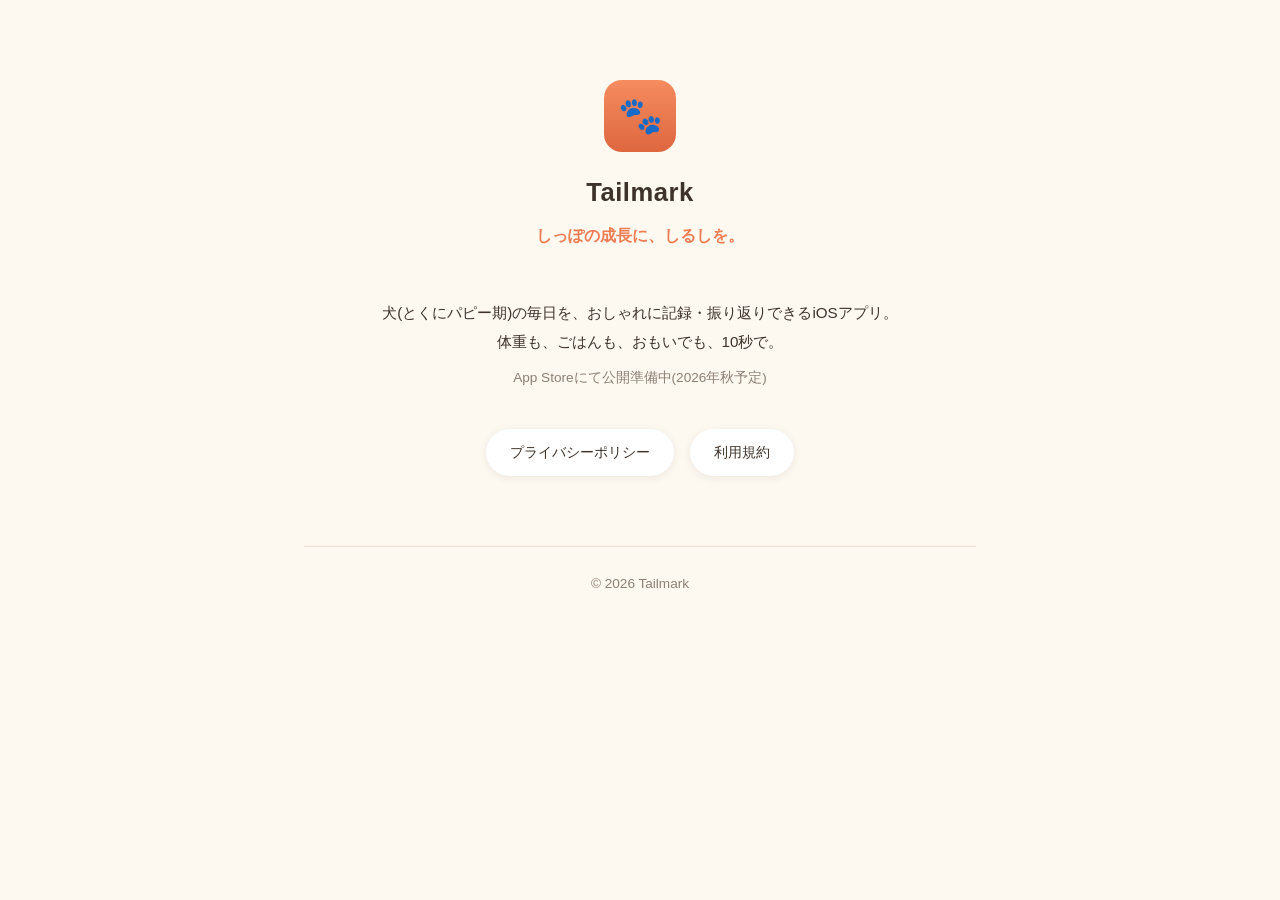
==== index.html @ 9957afef "Tailmark公式サイト初版: ランディング + プラポリ/利用規約プレースホルダ Co-Authored-By: Claude Fable 5 <noreply@anthropic.com>" ====
<!DOCTYPE html>
<html lang="ja">
<head>
  <meta charset="UTF-8">
  <meta name="viewport" content="width=device-width, initial-scale=1.0">
  <title>Tailmark - 犬の成長記録</title>
  <meta name="description" content="しっぽの成長に、しるしを。犬の毎日をおしゃれに記録できるiOSアプリ Tailmark の公式サイト。">
  <link rel="stylesheet" href="/style.css">
</head>
<body>
  <div class="container">
    <header>
      <div class="logo">🐾</div>
      <h1>Tailmark</h1>
      <p class="tagline">しっぽの成長に、しるしを。</p>
    </header>
    <main style="text-align: center;">
      <p>犬(とくにパピー期)の毎日を、おしゃれに記録・振り返りできるiOSアプリ。<br>体重も、ごはんも、おもいでも、10秒で。</p>
      <p class="updated">App Storeにて公開準備中(2026年秋予定)</p>
      <div class="links">
        <a href="/privacy/">プライバシーポリシー</a>
        <a href="/terms/">利用規約</a>
      </div>
    </main>
    <footer>
      © 2026 Tailmark
    </footer>
  </div>
</body>
</html>
---- style.css ----
:root {
  --accent: #ed7d52;
  --accent-soft: #fce6d6;
  --bg: #fdf8f0;
  --card: #ffffff;
  --text: #3d332b;
  --text-secondary: #8c8075;
}
* { margin: 0; padding: 0; box-sizing: border-box; }
body {
  font-family: -apple-system, BlinkMacSystemFont, "Hiragino Sans", "Yu Gothic", sans-serif;
  background: var(--bg);
  color: var(--text);
  line-height: 1.9;
}
.container { max-width: 720px; margin: 0 auto; padding: 48px 24px 96px; }
header { text-align: center; padding: 32px 0 48px; }
.logo {
  width: 72px; height: 72px; border-radius: 18px;
  background: linear-gradient(180deg, #f58c5f, #de6740);
  display: inline-flex; align-items: center; justify-content: center;
  font-size: 36px; margin-bottom: 16px;
}
h1 { font-size: 1.6rem; letter-spacing: 0.02em; }
.tagline { color: var(--accent); font-weight: 600; margin-top: 4px; }
main h2 {
  font-size: 1.15rem; margin: 40px 0 12px;
  padding-left: 12px; border-left: 4px solid var(--accent);
}
main p, main li { color: var(--text); font-size: 0.95rem; }
main ul { padding-left: 1.4em; }
.updated { color: var(--text-secondary); font-size: 0.85rem; margin-top: 8px; }
.placeholder {
  background: var(--accent-soft); border-radius: 12px; padding: 20px 24px;
  color: #9a5a3c; font-size: 0.9rem;
}
footer {
  margin-top: 64px; padding-top: 24px; border-top: 1px solid #eee2d5;
  color: var(--text-secondary); font-size: 0.85rem; text-align: center;
}
footer a { color: var(--accent); text-decoration: none; margin: 0 8px; }
.links { margin-top: 32px; }
.links a {
  display: inline-block; background: var(--card); border-radius: 999px;
  padding: 10px 24px; margin: 6px; color: var(--text); text-decoration: none;
  box-shadow: 0 2px 8px rgba(61, 51, 43, 0.08); font-size: 0.9rem;
}
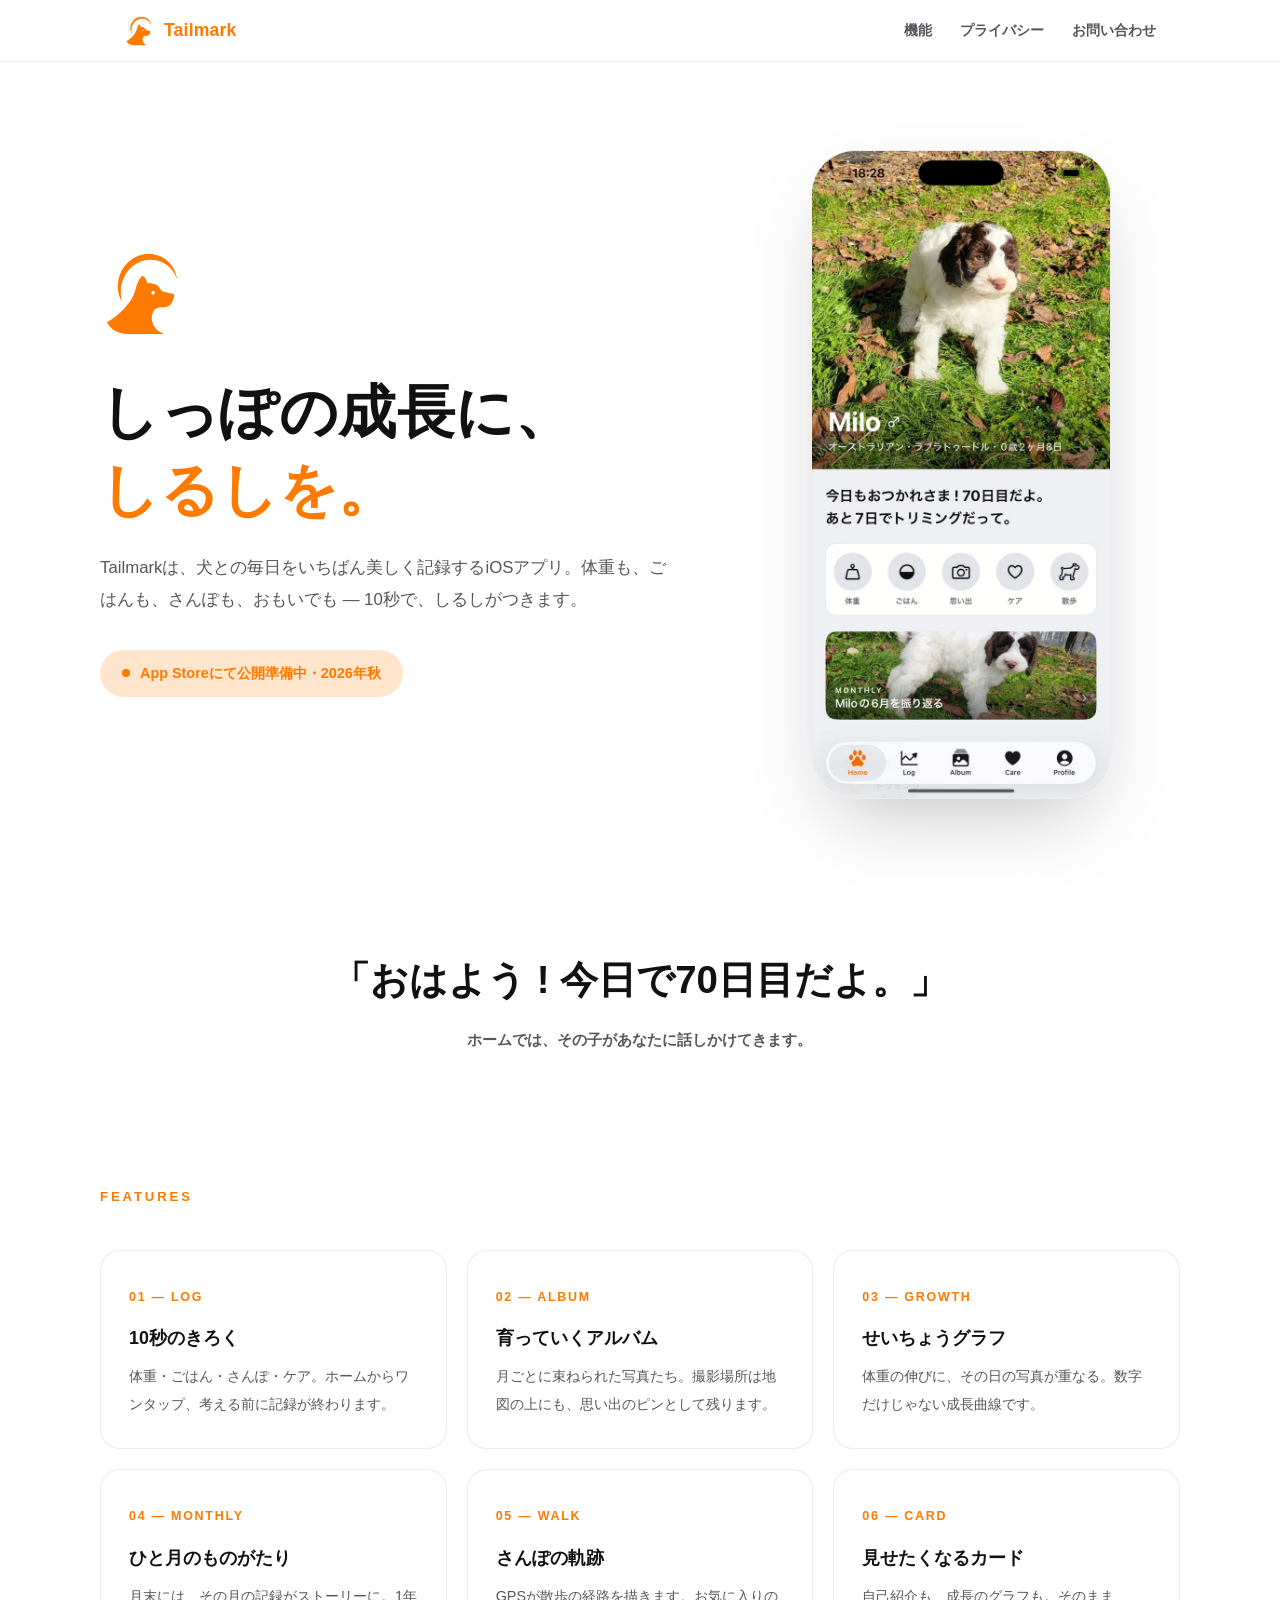
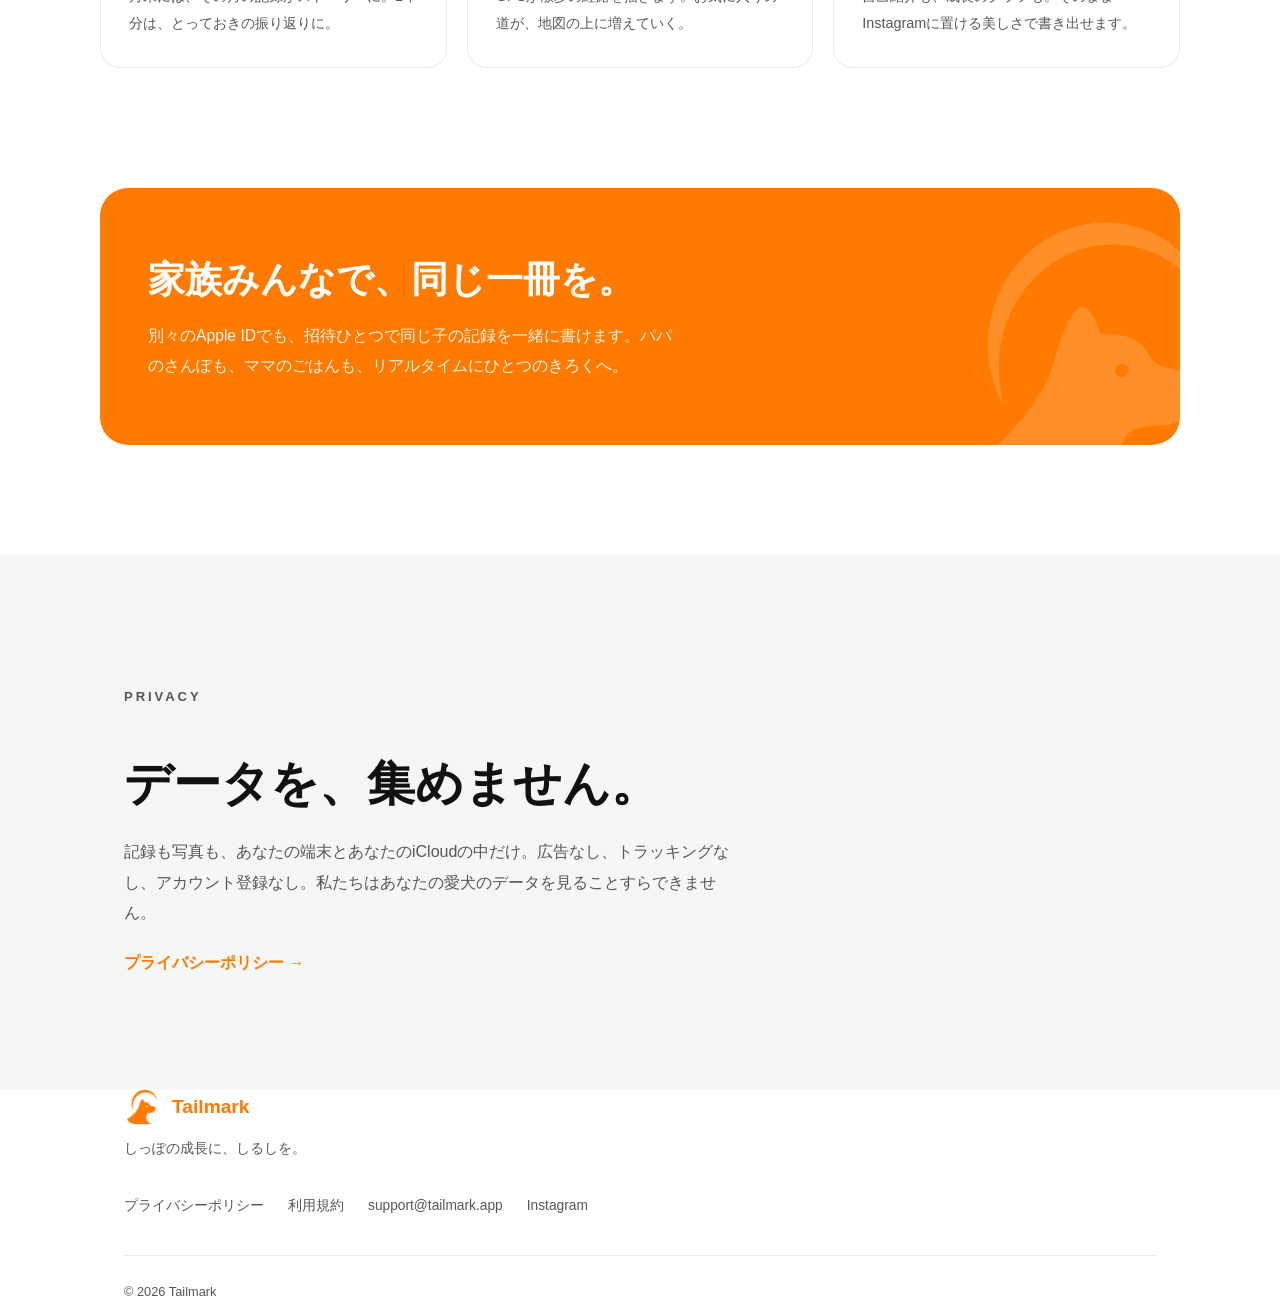
==== commit 9fa3846b: "公式サイト全面刷新: 正式ブランドロゴ・#FF7A00採用 - LP刷新: ヒーロー(ブランドマーク+実機スクショのフォンモック)、犬の一言、   機能6項目、家族共有バンド、プライバシーステートメン" ====
--- a/index.html
+++ b/index.html
@@ -3,28 +3,294 @@
 <head>
   <meta charset="UTF-8">
   <meta name="viewport" content="width=device-width, initial-scale=1.0">
-  <title>Tailmark - 犬の成長記録</title>
-  <meta name="description" content="しっぽの成長に、しるしを。犬の毎日をおしゃれに記録できるiOSアプリ Tailmark の公式サイト。">
-  <link rel="stylesheet" href="/style.css">
+  <title>Tailmark — しっぽの成長に、しるしを。</title>
+  <meta name="description" content="犬との毎日を、いちばん美しく記録するiOSアプリ。体重も、ごはんも、おもいでも、10秒で。データは集めません。">
+  <link rel="icon" type="image/png" sizes="32x32" href="/assets/favicon-32.png">
+  <link rel="icon" type="image/png" sizes="16x16" href="/assets/favicon-16.png">
+  <link rel="apple-touch-icon" href="/assets/apple-touch-icon.png">
+  <meta property="og:title" content="Tailmark — しっぽの成長に、しるしを。">
+  <meta property="og:description" content="犬との毎日を、いちばん美しく記録するiOSアプリ。データは集めません。">
+  <meta property="og:image" content="https://tailmark.app/assets/og-image.png">
+  <meta property="og:url" content="https://tailmark.app">
+  <meta property="og:type" content="website">
+  <meta name="twitter:card" content="summary_large_image">
+  <style>
+    :root {
+      --orange: #FF7A00;
+      --orange-soft: #FFE5CC;
+      --ink: #111111;
+      --ink-2: #55555c;
+      --bg: #ffffff;
+      --bg-2: #f6f6f4;
+      --hairline: rgba(17, 17, 17, 0.08);
+      --card: #ffffff;
+    }
+    @media (prefers-color-scheme: dark) {
+      :root {
+        --orange-soft: #3a2410;
+        --ink: #f4f4f2;
+        --ink-2: #a4a4ac;
+        --bg: #111111;
+        --bg-2: #1a1a1c;
+        --hairline: rgba(255, 255, 255, 0.1);
+        --card: #1d1d20;
+      }
+    }
+    * { margin: 0; padding: 0; box-sizing: border-box; }
+    html { scroll-behavior: smooth; }
+    body {
+      font-family: -apple-system, BlinkMacSystemFont, "Hiragino Sans", "Yu Gothic", sans-serif;
+      background: var(--bg);
+      color: var(--ink);
+      line-height: 1.9;
+      -webkit-font-smoothing: antialiased;
+      overflow-x: hidden;
+    }
+    .wrap { max-width: 1080px; margin: 0 auto; padding: 0 24px; }
+
+    /* ---- nav ---- */
+    nav {
+      position: fixed; top: 0; left: 0; right: 0; z-index: 50;
+      backdrop-filter: blur(16px); -webkit-backdrop-filter: blur(16px);
+      background: color-mix(in srgb, var(--bg) 72%, transparent);
+      border-bottom: 1px solid var(--hairline);
+    }
+    .nav-inner {
+      max-width: 1080px; margin: 0 auto; padding: 14px 24px;
+      display: flex; align-items: center; justify-content: space-between;
+    }
+    .brand { display: flex; align-items: center; gap: 10px; text-decoration: none; }
+    .brand img { width: 30px; height: 30px; }
+    .brand span { font-size: 1.1rem; font-weight: 800; letter-spacing: 0.01em; color: var(--orange); }
+    .nav-links { display: flex; gap: 28px; }
+    .nav-links a {
+      color: var(--ink-2); text-decoration: none; font-size: 0.88rem; font-weight: 600;
+      transition: color 0.2s;
+    }
+    .nav-links a:hover { color: var(--orange); }
+    @media (max-width: 560px) { .nav-links a:not(:last-child) { display: none; } }
+
+    /* ---- hero ---- */
+    .hero { padding: 150px 0 40px; }
+    .hero-grid {
+      display: grid; grid-template-columns: 1.15fr 0.85fr; gap: 48px; align-items: center;
+    }
+    @media (max-width: 820px) { .hero-grid { grid-template-columns: 1fr; } }
+    .hero .mark { width: 84px; height: 84px; margin-bottom: 28px; animation: floaty 5s ease-in-out infinite; }
+    @keyframes floaty { 0%, 100% { transform: translateY(0); } 50% { transform: translateY(-8px); } }
+    @media (prefers-reduced-motion: reduce) { .hero .mark { animation: none; } }
+    h1 {
+      font-size: clamp(2.3rem, 5.4vw, 3.6rem);
+      font-weight: 850; line-height: 1.35; letter-spacing: 0.01em;
+    }
+    h1 .em { color: var(--orange); }
+    .lead { margin-top: 22px; font-size: 1.05rem; color: var(--ink-2); max-width: 34em; }
+    .status {
+      display: inline-flex; align-items: center; gap: 10px; margin-top: 34px;
+      background: var(--orange-soft); color: var(--orange);
+      border-radius: 999px; padding: 10px 22px; font-weight: 700; font-size: 0.9rem;
+    }
+    .status::before {
+      content: ""; width: 8px; height: 8px; border-radius: 50%;
+      background: var(--orange); animation: pulse 2s ease-in-out infinite;
+    }
+    @keyframes pulse { 0%, 100% { opacity: 1; } 50% { opacity: 0.35; } }
+    .phone {
+      justify-self: center;
+      width: min(300px, 74vw);
+      border-radius: 44px;
+      border: 1px solid var(--hairline);
+      box-shadow: 0 32px 80px -24px rgba(17, 17, 17, 0.28);
+      overflow: hidden;
+      transform: rotate(2.2deg);
+    }
+    .phone img { width: 100%; display: block; }
+
+    /* ---- 犬の一言 ---- */
+    .voice { padding: 110px 0 90px; text-align: center; }
+    .voice .bubble {
+      display: inline-block; position: relative;
+      font-size: clamp(1.5rem, 3.6vw, 2.4rem); font-weight: 800; line-height: 1.6;
+    }
+    .voice .bubble small {
+      display: block; margin-top: 18px; font-size: 0.92rem; font-weight: 600; color: var(--ink-2);
+    }
+
+    /* ---- features ---- */
+    .features { padding: 40px 0 60px; }
+    .features-grid {
+      display: grid; grid-template-columns: repeat(3, 1fr); gap: 20px;
+    }
+    @media (max-width: 900px) { .features-grid { grid-template-columns: repeat(2, 1fr); } }
+    @media (max-width: 560px) { .features-grid { grid-template-columns: 1fr; } }
+    .feature {
+      background: var(--card); border: 1px solid var(--hairline); border-radius: 20px;
+      padding: 30px 28px;
+    }
+    .feature .no {
+      font-size: 0.78rem; font-weight: 800; letter-spacing: 0.14em; color: var(--orange);
+    }
+    .feature h3 { font-size: 1.12rem; font-weight: 800; margin: 10px 0 8px; }
+    .feature p { font-size: 0.9rem; color: var(--ink-2); }
+
+    .section-title {
+      font-size: 0.82rem; font-weight: 800; letter-spacing: 0.22em;
+      color: var(--orange); margin-bottom: 40px;
+    }
+
+    /* ---- family ---- */
+    .family { padding: 60px 0 40px; }
+    .family-inner {
+      background: var(--orange); border-radius: 28px; padding: 64px 48px;
+      color: #fff; position: relative; overflow: hidden;
+    }
+    .family-inner::after {
+      content: ""; position: absolute; right: -60px; bottom: -90px;
+      width: 320px; height: 320px;
+      background: url(/assets/brandmark.png) no-repeat center / contain;
+      filter: brightness(0) invert(1); opacity: 0.16;
+    }
+    .family h2 { font-size: clamp(1.6rem, 3.6vw, 2.3rem); font-weight: 850; line-height: 1.5; }
+    .family p { margin-top: 14px; max-width: 34em; opacity: 0.92; font-size: 0.98rem; }
+    @media (max-width: 560px) { .family-inner { padding: 44px 28px; } }
+
+    /* ---- privacy ---- */
+    .privacy { background: var(--bg-2); padding: 110px 0; margin-top: 70px; }
+    .privacy h2 {
+      font-size: clamp(2rem, 4.6vw, 3rem); font-weight: 850; line-height: 1.4;
+    }
+    .privacy p { margin-top: 20px; color: var(--ink-2); max-width: 38em; }
+    .privacy a { color: var(--orange); font-weight: 700; text-decoration: none; }
+    .privacy a:hover { text-decoration: underline; }
+
+    /* ---- footer ---- */
+    footer { padding: 90px 0 60px; }
+    .foot-brand { display: flex; align-items: center; gap: 12px; }
+    .foot-brand img { width: 36px; height: 36px; }
+    .foot-brand span { font-weight: 800; font-size: 1.2rem; color: var(--orange); }
+    .foot-tag { margin-top: 10px; color: var(--ink-2); font-size: 0.9rem; }
+    .foot-links { margin-top: 30px; display: flex; flex-wrap: wrap; gap: 24px; }
+    .foot-links a { color: var(--ink-2); font-size: 0.86rem; text-decoration: none; }
+    .foot-links a:hover { color: var(--orange); }
+    .copyright { margin-top: 36px; padding-top: 24px; border-top: 1px solid var(--hairline);
+      color: var(--ink-2); font-size: 0.8rem; }
+
+    /* ---- scroll reveal ---- */
+    .reveal { opacity: 0; transform: translateY(22px); transition: opacity 0.7s ease, transform 0.7s ease; }
+    .reveal.in { opacity: 1; transform: none; }
+    @media (prefers-reduced-motion: reduce) { .reveal { opacity: 1; transform: none; transition: none; } }
+  </style>
 </head>
 <body>
-  <div class="container">
-    <header>
-      <div class="logo">🐾</div>
-      <h1>Tailmark</h1>
-      <p class="tagline">しっぽの成長に、しるしを。</p>
-    </header>
-    <main style="text-align: center;">
-      <p>犬(とくにパピー期)の毎日を、おしゃれに記録・振り返りできるiOSアプリ。<br>体重も、ごはんも、おもいでも、10秒で。</p>
-      <p class="updated">App Storeにて公開準備中(2026年秋予定)</p>
-      <div class="links">
-        <a href="/privacy/">プライバシーポリシー</a>
-        <a href="/terms/">利用規約</a>
-      </div>
-    </main>
-    <footer>
-      © 2026 Tailmark
-    </footer>
-  </div>
+  <nav>
+    <div class="nav-inner">
+      <a class="brand" href="/">
+        <img src="/assets/brandmark.png" alt="">
+        <span>Tailmark</span>
+      </a>
+      <div class="nav-links">
+        <a href="#features">機能</a>
+        <a href="#privacy">プライバシー</a>
+        <a href="mailto:support@tailmark.app">お問い合わせ</a>
+      </div>
+    </div>
+  </nav>
+
+  <header class="hero wrap">
+    <div class="hero-grid">
+      <div>
+        <img class="mark" src="/assets/brandmark.png" alt="Tailmark">
+        <h1>しっぽの成長に、<br><span class="em">しるしを。</span></h1>
+        <p class="lead">Tailmarkは、犬との毎日をいちばん美しく記録するiOSアプリ。体重も、ごはんも、さんぽも、おもいでも — 10秒で、しるしがつきます。</p>
+        <div class="status">App Storeにて公開準備中・2026年秋</div>
+      </div>
+      <div class="phone reveal">
+        <img src="/assets/app-home.jpg" alt="Tailmarkのホーム画面">
+      </div>
+    </div>
+  </header>
+
+  <section class="voice wrap reveal">
+    <div class="bubble">
+      「おはよう ! 今日で70日目だよ。」
+      <small>ホームでは、その子があなたに話しかけてきます。</small>
+    </div>
+  </section>
+
+  <section id="features" class="features wrap">
+    <p class="section-title reveal">FEATURES</p>
+    <div class="features-grid">
+      <div class="feature reveal">
+        <span class="no">01 — LOG</span>
+        <h3>10秒のきろく</h3>
+        <p>体重・ごはん・さんぽ・ケア。ホームからワンタップ、考える前に記録が終わります。</p>
+      </div>
+      <div class="feature reveal">
+        <span class="no">02 — ALBUM</span>
+        <h3>育っていくアルバム</h3>
+        <p>月ごとに束ねられた写真たち。撮影場所は地図の上にも、思い出のピンとして残ります。</p>
+      </div>
+      <div class="feature reveal">
+        <span class="no">03 — GROWTH</span>
+        <h3>せいちょうグラフ</h3>
+        <p>体重の伸びに、その日の写真が重なる。数字だけじゃない成長曲線です。</p>
+      </div>
+      <div class="feature reveal">
+        <span class="no">04 — MONTHLY</span>
+        <h3>ひと月のものがたり</h3>
+        <p>月末には、その月の記録がストーリーに。1年分は、とっておきの振り返りに。</p>
+      </div>
+      <div class="feature reveal">
+        <span class="no">05 — WALK</span>
+        <h3>さんぽの軌跡</h3>
+        <p>GPSが散歩の経路を描きます。お気に入りの道が、地図の上に増えていく。</p>
+      </div>
+      <div class="feature reveal">
+        <span class="no">06 — CARD</span>
+        <h3>見せたくなるカード</h3>
+        <p>自己紹介も、成長のグラフも。そのままInstagramに置ける美しさで書き出せます。</p>
+      </div>
+    </div>
+  </section>
+
+  <section class="family wrap reveal">
+    <div class="family-inner">
+      <h2>家族みんなで、同じ一冊を。</h2>
+      <p>別々のApple IDでも、招待ひとつで同じ子の記録を一緒に書けます。パパのさんぽも、ママのごはんも、リアルタイムにひとつのきろくへ。</p>
+    </div>
+  </section>
+
+  <section id="privacy" class="privacy">
+    <div class="wrap reveal">
+      <p class="section-title">PRIVACY</p>
+      <h2>データを、集めません。</h2>
+      <p>記録も写真も、あなたの端末とあなたのiCloudの中だけ。広告なし、トラッキングなし、アカウント登録なし。私たちはあなたの愛犬のデータを見ることすらできません。</p>
+      <p><a href="/privacy/">プライバシーポリシー →</a></p>
+    </div>
+  </section>
+
+  <footer class="wrap">
+    <div class="foot-brand">
+      <img src="/assets/brandmark.png" alt="">
+      <span>Tailmark</span>
+    </div>
+    <p class="foot-tag">しっぽの成長に、しるしを。</p>
+    <div class="foot-links">
+      <a href="/privacy/">プライバシーポリシー</a>
+      <a href="/terms/">利用規約</a>
+      <a href="mailto:support@tailmark.app">support@tailmark.app</a>
+      <a href="https://www.instagram.com/tailmark_jp/" target="_blank" rel="noopener">Instagram</a>
+    </div>
+    <p class="copyright">© 2026 Tailmark</p>
+  </footer>
+
+  <script>
+    const io = new IntersectionObserver((entries) => {
+      for (const e of entries) {
+        if (e.isIntersecting) { e.target.classList.add("in"); io.unobserve(e.target); }
+      }
+    }, { threshold: 0.15 });
+    document.querySelectorAll(".reveal").forEach((el) => io.observe(el));
+  </script>
 </body>
 </html>
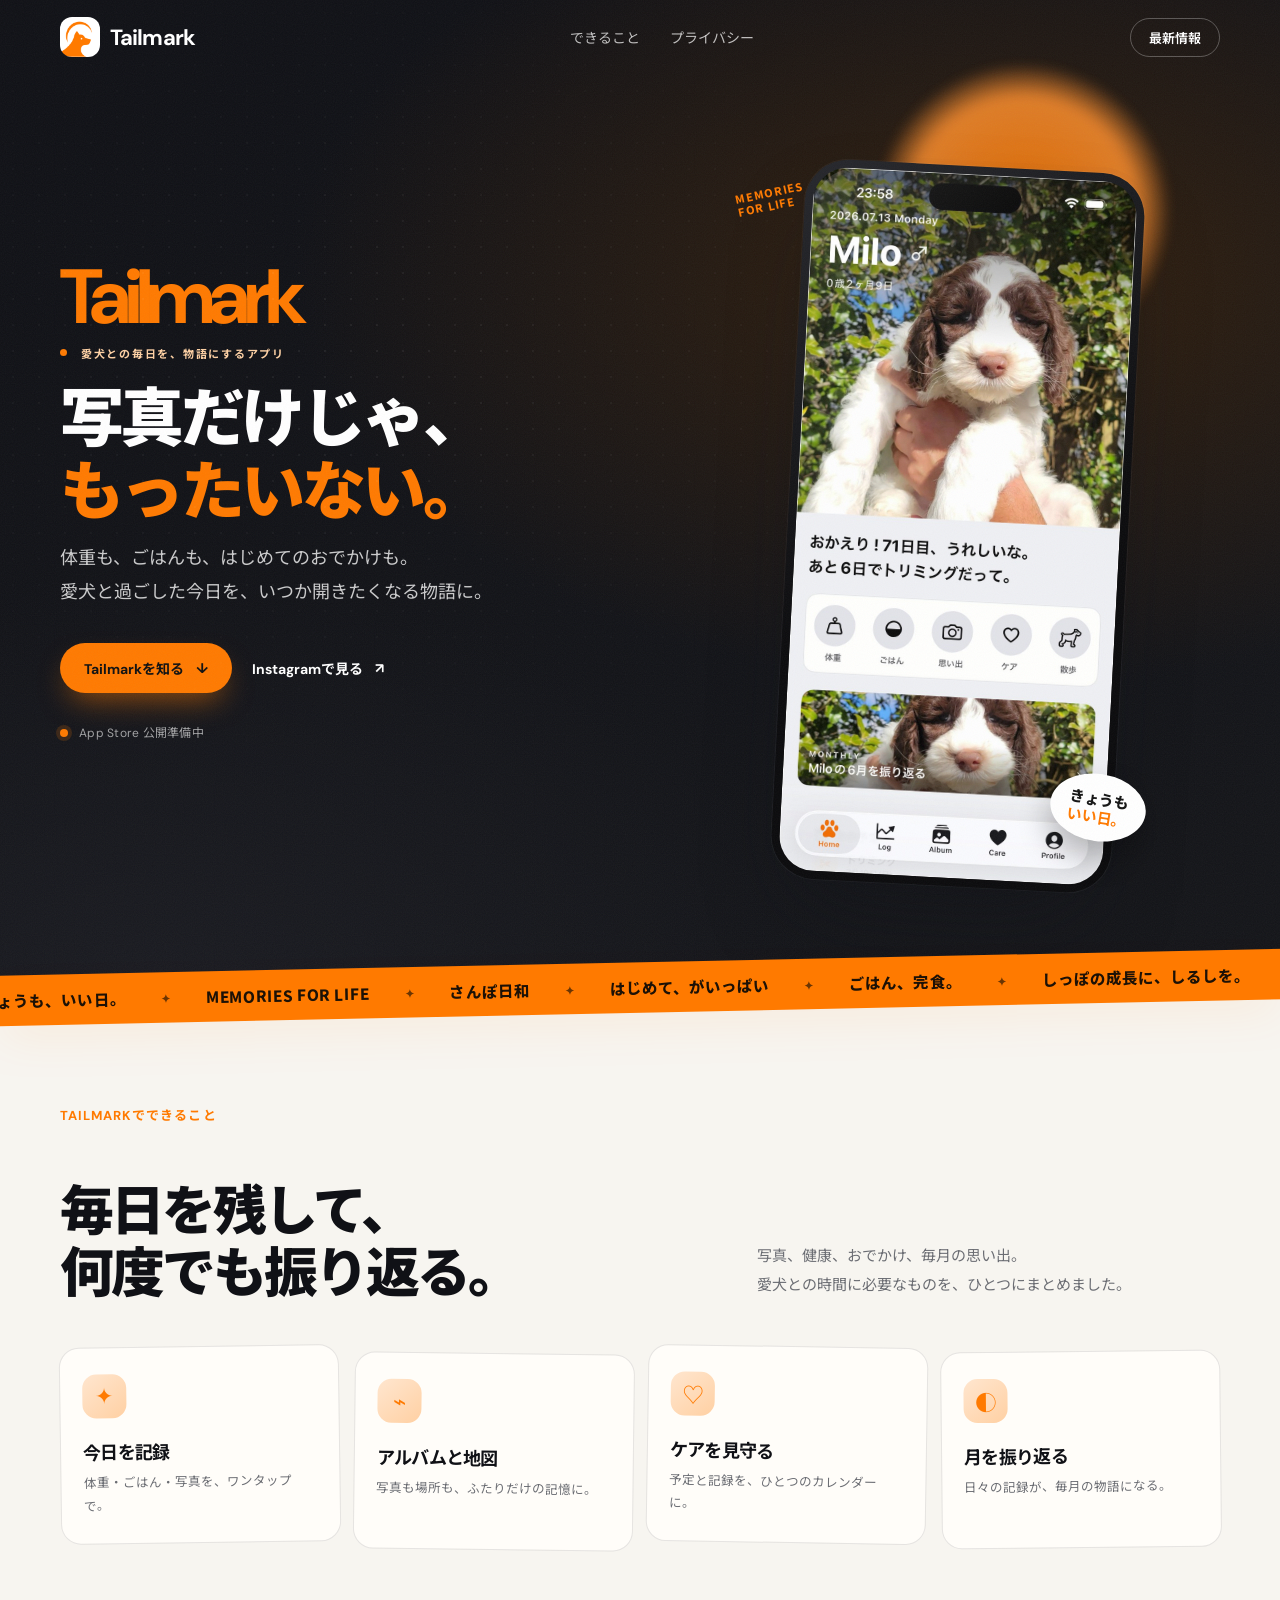
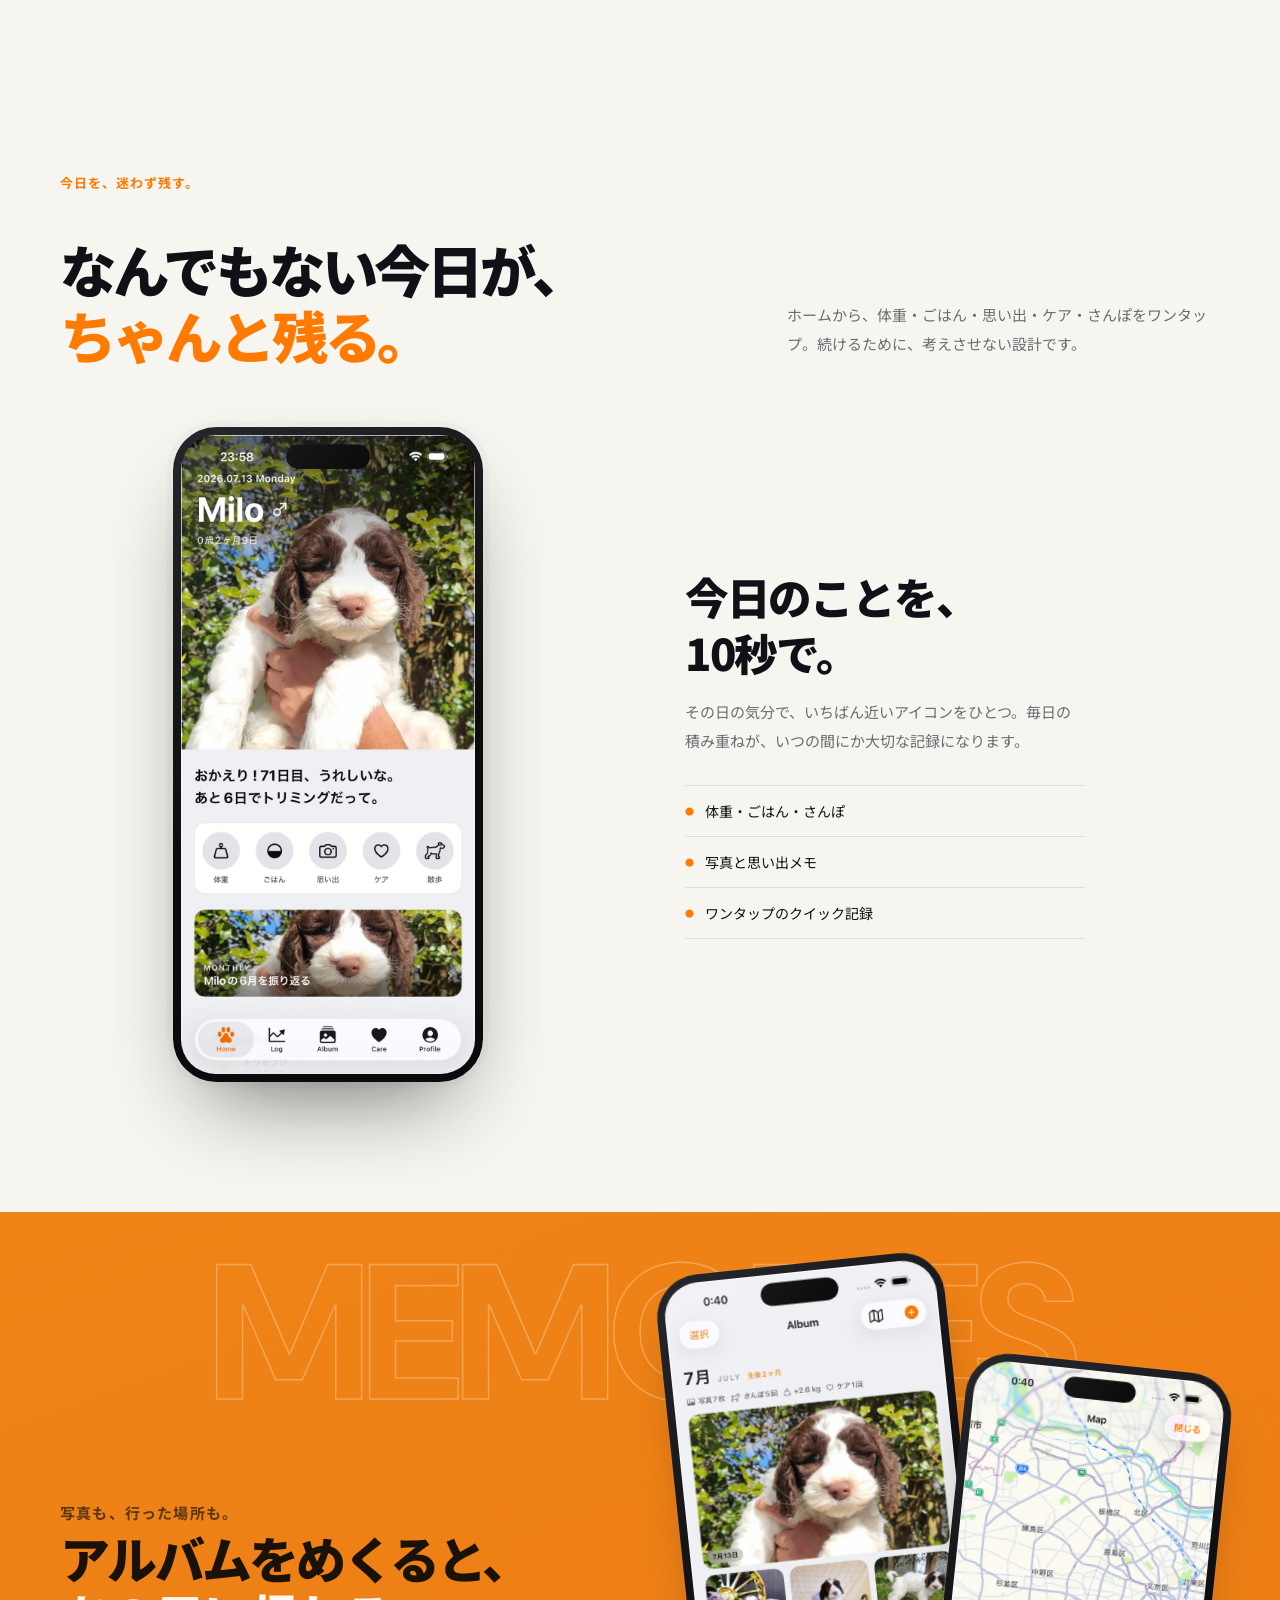
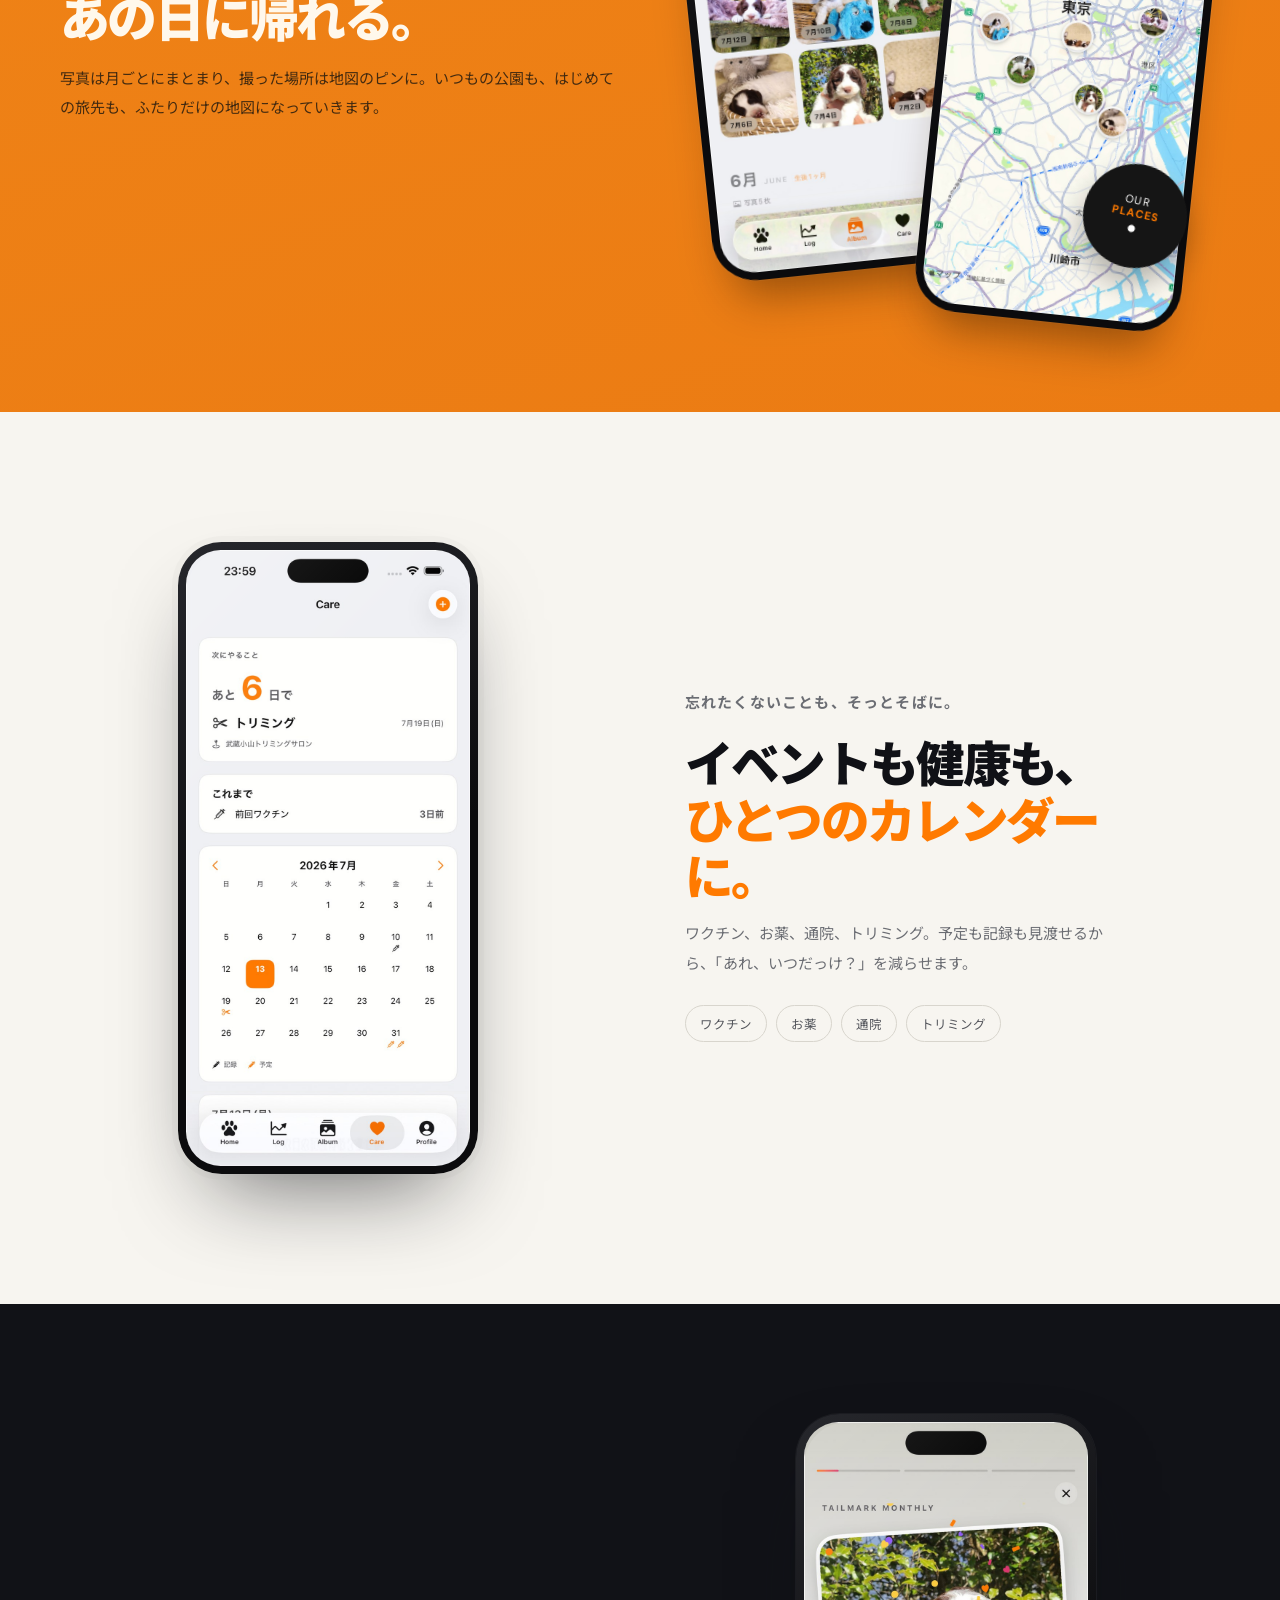
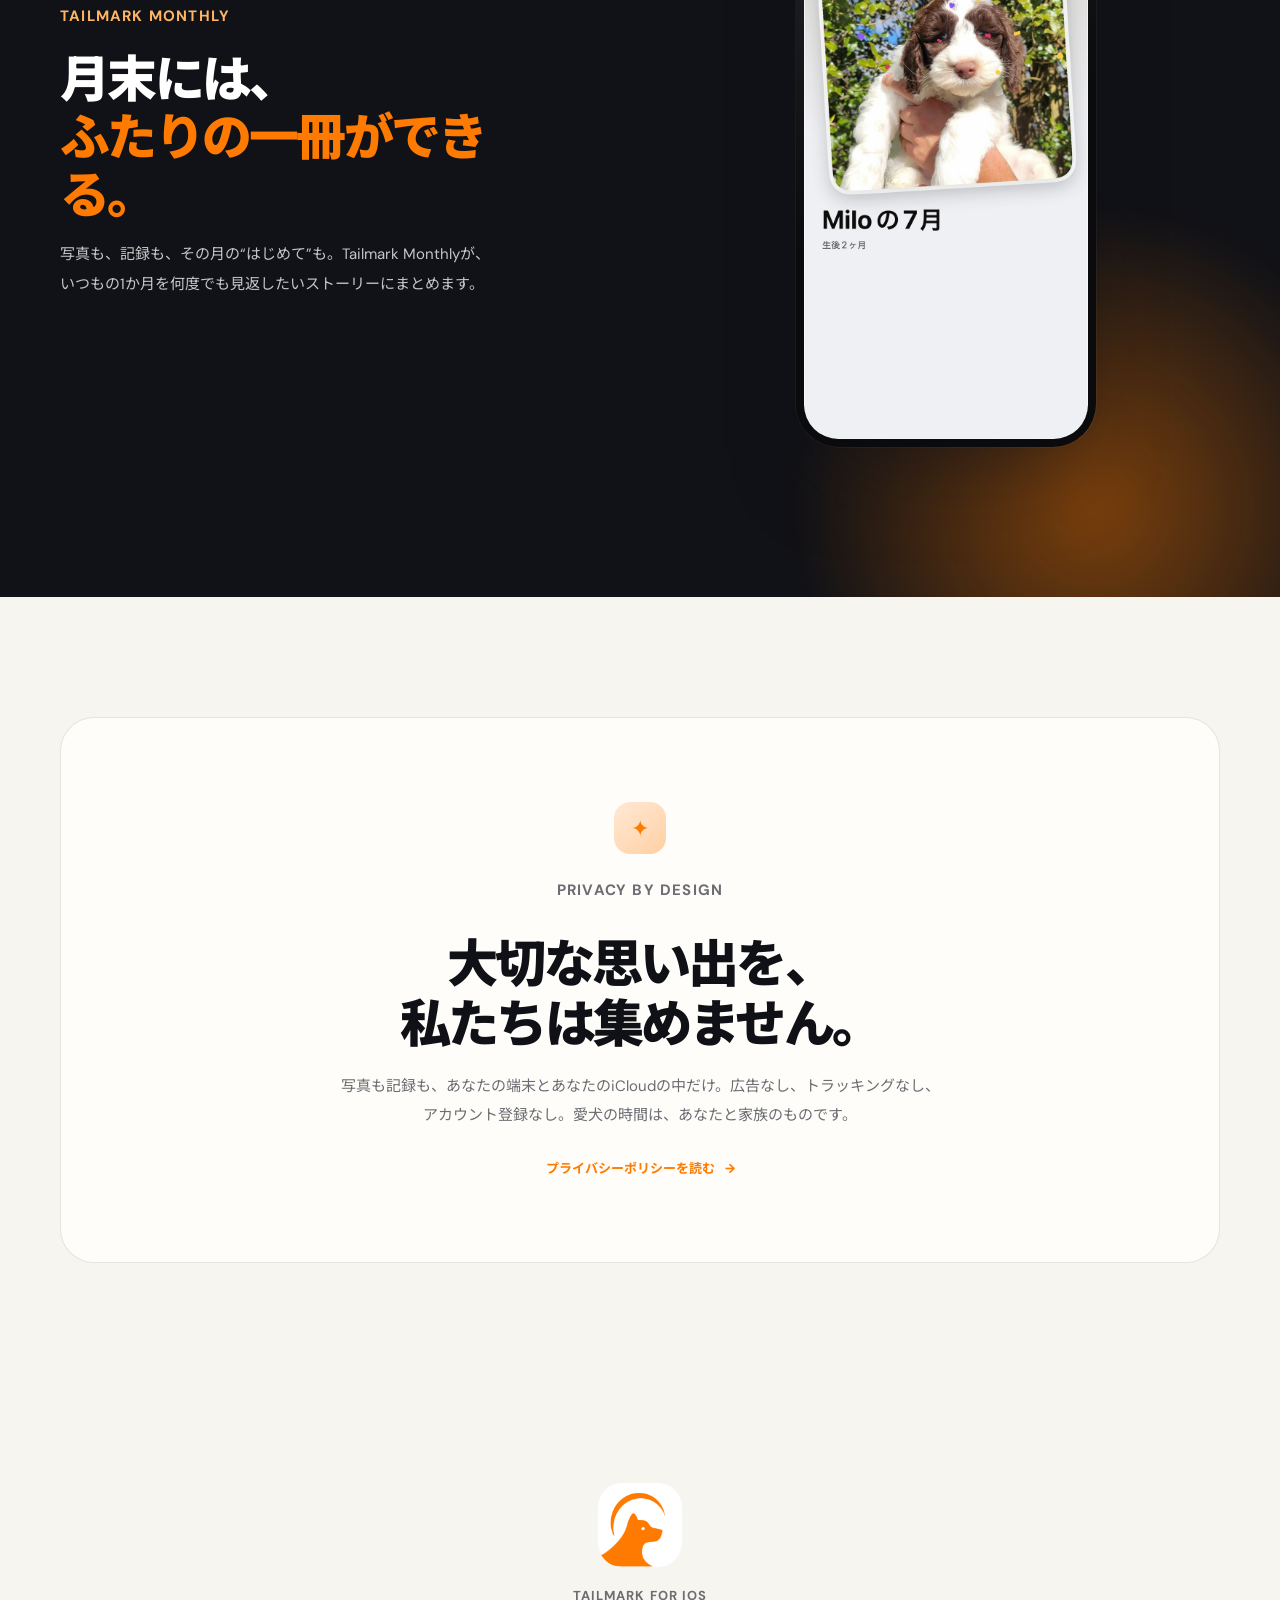
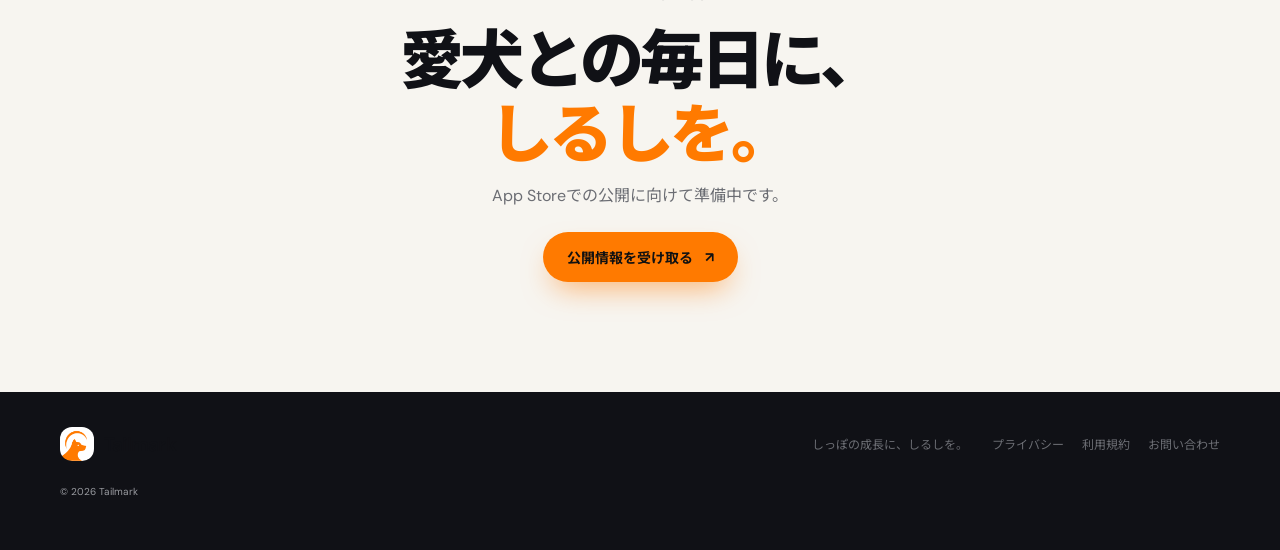
==== commit 8dffc903: "トップページ刷新: フルブリードのモダンデザインへ - ヒーローを全幅化し左右の縦の切れ目を解消 - App Store画面を実UIだけ切り出したデバイスモックアップに刷新 - マーキー帯・巨大アウト" ====
--- a/index.html
+++ b/index.html
@@ -1,296 +1,174 @@
-<!DOCTYPE html>
+<!doctype html>
 <html lang="ja">
-<head>
-  <meta charset="UTF-8">
-  <meta name="viewport" content="width=device-width, initial-scale=1.0">
-  <title>Tailmark — しっぽの成長に、しるしを。</title>
-  <meta name="description" content="犬との毎日を、いちばん美しく記録するiOSアプリ。体重も、ごはんも、おもいでも、10秒で。データは集めません。">
-  <link rel="icon" type="image/png" sizes="32x32" href="/assets/favicon-32.png">
-  <link rel="icon" type="image/png" sizes="16x16" href="/assets/favicon-16.png">
-  <link rel="apple-touch-icon" href="/assets/apple-touch-icon.png">
-  <meta property="og:title" content="Tailmark — しっぽの成長に、しるしを。">
-  <meta property="og:description" content="犬との毎日を、いちばん美しく記録するiOSアプリ。データは集めません。">
-  <meta property="og:image" content="https://tailmark.app/assets/og-image.png">
-  <meta property="og:url" content="https://tailmark.app">
-  <meta property="og:type" content="website">
-  <meta name="twitter:card" content="summary_large_image">
-  <style>
-    :root {
-      --orange: #FF7A00;
-      --orange-soft: #FFE5CC;
-      --ink: #111111;
-      --ink-2: #55555c;
-      --bg: #ffffff;
-      --bg-2: #f6f6f4;
-      --hairline: rgba(17, 17, 17, 0.08);
-      --card: #ffffff;
-    }
-    @media (prefers-color-scheme: dark) {
-      :root {
-        --orange-soft: #3a2410;
-        --ink: #f4f4f2;
-        --ink-2: #a4a4ac;
-        --bg: #111111;
-        --bg-2: #1a1a1c;
-        --hairline: rgba(255, 255, 255, 0.1);
-        --card: #1d1d20;
-      }
-    }
-    * { margin: 0; padding: 0; box-sizing: border-box; }
-    html { scroll-behavior: smooth; }
-    body {
-      font-family: -apple-system, BlinkMacSystemFont, "Hiragino Sans", "Yu Gothic", sans-serif;
-      background: var(--bg);
-      color: var(--ink);
-      line-height: 1.9;
-      -webkit-font-smoothing: antialiased;
-      overflow-x: hidden;
-    }
-    .wrap { max-width: 1080px; margin: 0 auto; padding: 0 24px; }
-
-    /* ---- nav ---- */
-    nav {
-      position: fixed; top: 0; left: 0; right: 0; z-index: 50;
-      backdrop-filter: blur(16px); -webkit-backdrop-filter: blur(16px);
-      background: color-mix(in srgb, var(--bg) 72%, transparent);
-      border-bottom: 1px solid var(--hairline);
-    }
-    .nav-inner {
-      max-width: 1080px; margin: 0 auto; padding: 14px 24px;
-      display: flex; align-items: center; justify-content: space-between;
-    }
-    .brand { display: flex; align-items: center; gap: 10px; text-decoration: none; }
-    .brand img { width: 30px; height: 30px; }
-    .brand span { font-size: 1.1rem; font-weight: 800; letter-spacing: 0.01em; color: var(--orange); }
-    .nav-links { display: flex; gap: 28px; }
-    .nav-links a {
-      color: var(--ink-2); text-decoration: none; font-size: 0.88rem; font-weight: 600;
-      transition: color 0.2s;
-    }
-    .nav-links a:hover { color: var(--orange); }
-    @media (max-width: 560px) { .nav-links a:not(:last-child) { display: none; } }
-
-    /* ---- hero ---- */
-    .hero { padding: 150px 0 40px; }
-    .hero-grid {
-      display: grid; grid-template-columns: 1.15fr 0.85fr; gap: 48px; align-items: center;
-    }
-    @media (max-width: 820px) { .hero-grid { grid-template-columns: 1fr; } }
-    .hero .mark { width: 84px; height: 84px; margin-bottom: 28px; animation: floaty 5s ease-in-out infinite; }
-    @keyframes floaty { 0%, 100% { transform: translateY(0); } 50% { transform: translateY(-8px); } }
-    @media (prefers-reduced-motion: reduce) { .hero .mark { animation: none; } }
-    h1 {
-      font-size: clamp(2.3rem, 5.4vw, 3.6rem);
-      font-weight: 850; line-height: 1.35; letter-spacing: 0.01em;
-    }
-    h1 .em { color: var(--orange); }
-    .lead { margin-top: 22px; font-size: 1.05rem; color: var(--ink-2); max-width: 34em; }
-    .status {
-      display: inline-flex; align-items: center; gap: 10px; margin-top: 34px;
-      background: var(--orange-soft); color: var(--orange);
-      border-radius: 999px; padding: 10px 22px; font-weight: 700; font-size: 0.9rem;
-    }
-    .status::before {
-      content: ""; width: 8px; height: 8px; border-radius: 50%;
-      background: var(--orange); animation: pulse 2s ease-in-out infinite;
-    }
-    @keyframes pulse { 0%, 100% { opacity: 1; } 50% { opacity: 0.35; } }
-    .phone {
-      justify-self: center;
-      width: min(300px, 74vw);
-      border-radius: 44px;
-      border: 1px solid var(--hairline);
-      box-shadow: 0 32px 80px -24px rgba(17, 17, 17, 0.28);
-      overflow: hidden;
-      transform: rotate(2.2deg);
-    }
-    .phone img { width: 100%; display: block; }
-
-    /* ---- 犬の一言 ---- */
-    .voice { padding: 110px 0 90px; text-align: center; }
-    .voice .bubble {
-      display: inline-block; position: relative;
-      font-size: clamp(1.5rem, 3.6vw, 2.4rem); font-weight: 800; line-height: 1.6;
-    }
-    .voice .bubble small {
-      display: block; margin-top: 18px; font-size: 0.92rem; font-weight: 600; color: var(--ink-2);
-    }
-
-    /* ---- features ---- */
-    .features { padding: 40px 0 60px; }
-    .features-grid {
-      display: grid; grid-template-columns: repeat(3, 1fr); gap: 20px;
-    }
-    @media (max-width: 900px) { .features-grid { grid-template-columns: repeat(2, 1fr); } }
-    @media (max-width: 560px) { .features-grid { grid-template-columns: 1fr; } }
-    .feature {
-      background: var(--card); border: 1px solid var(--hairline); border-radius: 20px;
-      padding: 30px 28px;
-    }
-    .feature .no {
-      font-size: 0.78rem; font-weight: 800; letter-spacing: 0.14em; color: var(--orange);
-    }
-    .feature h3 { font-size: 1.12rem; font-weight: 800; margin: 10px 0 8px; }
-    .feature p { font-size: 0.9rem; color: var(--ink-2); }
-
-    .section-title {
-      font-size: 0.82rem; font-weight: 800; letter-spacing: 0.22em;
-      color: var(--orange); margin-bottom: 40px;
-    }
-
-    /* ---- family ---- */
-    .family { padding: 60px 0 40px; }
-    .family-inner {
-      background: var(--orange); border-radius: 28px; padding: 64px 48px;
-      color: #fff; position: relative; overflow: hidden;
-    }
-    .family-inner::after {
-      content: ""; position: absolute; right: -60px; bottom: -90px;
-      width: 320px; height: 320px;
-      background: url(/assets/brandmark.png) no-repeat center / contain;
-      filter: brightness(0) invert(1); opacity: 0.16;
-    }
-    .family h2 { font-size: clamp(1.6rem, 3.6vw, 2.3rem); font-weight: 850; line-height: 1.5; }
-    .family p { margin-top: 14px; max-width: 34em; opacity: 0.92; font-size: 0.98rem; }
-    @media (max-width: 560px) { .family-inner { padding: 44px 28px; } }
-
-    /* ---- privacy ---- */
-    .privacy { background: var(--bg-2); padding: 110px 0; margin-top: 70px; }
-    .privacy h2 {
-      font-size: clamp(2rem, 4.6vw, 3rem); font-weight: 850; line-height: 1.4;
-    }
-    .privacy p { margin-top: 20px; color: var(--ink-2); max-width: 38em; }
-    .privacy a { color: var(--orange); font-weight: 700; text-decoration: none; }
-    .privacy a:hover { text-decoration: underline; }
-
-    /* ---- footer ---- */
-    footer { padding: 90px 0 60px; }
-    .foot-brand { display: flex; align-items: center; gap: 12px; }
-    .foot-brand img { width: 36px; height: 36px; }
-    .foot-brand span { font-weight: 800; font-size: 1.2rem; color: var(--orange); }
-    .foot-tag { margin-top: 10px; color: var(--ink-2); font-size: 0.9rem; }
-    .foot-links { margin-top: 30px; display: flex; flex-wrap: wrap; gap: 24px; }
-    .foot-links a { color: var(--ink-2); font-size: 0.86rem; text-decoration: none; }
-    .foot-links a:hover { color: var(--orange); }
-    .copyright { margin-top: 36px; padding-top: 24px; border-top: 1px solid var(--hairline);
-      color: var(--ink-2); font-size: 0.8rem; }
-
-    /* ---- scroll reveal ---- */
-    .reveal { opacity: 0; transform: translateY(22px); transition: opacity 0.7s ease, transform 0.7s ease; }
-    .reveal.in { opacity: 1; transform: none; }
-    @media (prefers-reduced-motion: reduce) { .reveal { opacity: 1; transform: none; transition: none; } }
-  </style>
-</head>
-<body>
-  <nav>
-    <div class="nav-inner">
-      <a class="brand" href="/">
-        <img src="/assets/brandmark.png" alt="">
+  <head>
+    <meta charset="UTF-8" />
+    <meta name="viewport" content="width=device-width, initial-scale=1.0" />
+    <meta name="description" content="Tailmarkは、愛犬との毎日を写真・記録・思い出として残すiOSアプリです。" />
+    <meta name="theme-color" content="#101116" />
+    <title>Tailmark — 愛犬との毎日を、物語に。</title>
+    <link rel="icon" type="image/png" sizes="32x32" href="/assets/favicon-32.png" />
+    <link rel="icon" type="image/png" sizes="16x16" href="/assets/favicon-16.png" />
+    <link rel="apple-touch-icon" href="/assets/apple-touch-icon.png" />
+    <meta property="og:title" content="Tailmark — 愛犬との毎日を、物語に。" />
+    <meta property="og:description" content="愛犬との毎日を写真・記録・思い出として残すiOSアプリ。データは集めません。" />
+    <meta property="og:image" content="https://tailmark.app/assets/og-image.png" />
+    <meta property="og:url" content="https://tailmark.app" />
+    <meta property="og:type" content="website" />
+    <meta name="twitter:card" content="summary_large_image" />
+    <link rel="preconnect" href="https://fonts.googleapis.com" />
+    <link rel="preconnect" href="https://fonts.gstatic.com" crossorigin />
+    <link href="https://fonts.googleapis.com/css2?family=DM+Sans:wght@400;500;600;700&family=Noto+Sans+JP:wght@400;500;600;700;800;900&display=swap" rel="stylesheet" />
+    <link rel="stylesheet" href="styles.css" />
+  </head>
+  <body>
+    <div class="scroll-progress" aria-hidden="true"><span></span></div>
+    <header class="site-header">
+      <a class="brand" href="#top" aria-label="Tailmark トップへ">
+        <img src="assets/app-icon.png" alt="" width="44" height="44" />
         <span>Tailmark</span>
       </a>
-      <div class="nav-links">
-        <a href="#features">機能</a>
+      <nav aria-label="メインナビゲーション">
+        <a href="#story">できること</a>
         <a href="#privacy">プライバシー</a>
-        <a href="mailto:support@tailmark.app">お問い合わせ</a>
+      </nav>
+      <a class="nav-cta" href="https://www.instagram.com/tailmark_jp/" target="_blank" rel="noreferrer">最新情報</a>
+    </header>
+
+    <main id="top">
+      <section class="hero" aria-labelledby="hero-title">
+        <div class="section-shell hero-inner">
+        <div class="hero-copy reveal">
+          <p class="hero-wordmark" aria-label="Tailmark">Tailmark</p>
+          <p class="eyebrow"><span></span> 愛犬との毎日を、物語にするアプリ</p>
+          <h1 id="hero-title">写真だけじゃ、<br /><em>もったいない。</em></h1>
+          <p class="hero-lead">体重も、ごはんも、はじめてのおでかけも。<br />愛犬と過ごした今日を、いつか開きたくなる物語に。</p>
+          <div class="hero-actions">
+            <a class="button button-primary" href="#story">Tailmarkを知る <span>↓</span></a>
+            <a class="button button-text" href="https://www.instagram.com/tailmark_jp/" target="_blank" rel="noreferrer">Instagramで見る <span>↗</span></a>
+          </div>
+          <p class="availability"><i></i> App Store 公開準備中</p>
+        </div>
+        <div class="hero-visual reveal" data-parallax="0.05" aria-label="Tailmarkのホーム画面">
+          <div class="sun"></div>
+          <div class="hero-sticker sticker-one">きょうも<br /><b>いい日。</b></div>
+          <div class="hero-sticker sticker-two">MEMORIES<br />FOR LIFE</div>
+          <div class="device hero-device"><img src="assets/shots/home.jpg" alt="愛犬の写真と今日の記録を表示したTailmarkホーム画面" /></div>
+        </div>
+        </div>
+      </section>
+
+      <div class="marquee" aria-hidden="true">
+        <div class="marquee-track">
+          <div class="marquee-group">
+            <span>きょうも、いい日。</span><i>✦</i>
+            <span>MEMORIES FOR LIFE</span><i>✦</i>
+            <span>さんぽ日和</span><i>✦</i>
+            <span>はじめて、がいっぱい</span><i>✦</i>
+            <span>ごはん、完食。</span><i>✦</i>
+            <span>しっぽの成長に、しるしを。</span><i>✦</i>
+          </div>
+          <div class="marquee-group">
+            <span>きょうも、いい日。</span><i>✦</i>
+            <span>MEMORIES FOR LIFE</span><i>✦</i>
+            <span>さんぽ日和</span><i>✦</i>
+            <span>はじめて、がいっぱい</span><i>✦</i>
+            <span>ごはん、完食。</span><i>✦</i>
+            <span>しっぽの成長に、しるしを。</span><i>✦</i>
+          </div>
+        </div>
       </div>
-    </div>
-  </nav>
 
-  <header class="hero wrap">
-    <div class="hero-grid">
-      <div>
-        <img class="mark" src="/assets/brandmark.png" alt="Tailmark">
-        <h1>しっぽの成長に、<br><span class="em">しるしを。</span></h1>
-        <p class="lead">Tailmarkは、犬との毎日をいちばん美しく記録するiOSアプリ。体重も、ごはんも、さんぽも、おもいでも — 10秒で、しるしがつきます。</p>
-        <div class="status">App Storeにて公開準備中・2026年秋</div>
-      </div>
-      <div class="phone reveal">
-        <img src="/assets/app-home.jpg" alt="Tailmarkのホーム画面">
-      </div>
-    </div>
-  </header>
+      <section class="overview section-shell reveal" aria-labelledby="overview-title">
+        <div class="overview-heading">
+          <p class="overline">TAILMARKでできること</p>
+          <h2 id="overview-title">毎日を残して、<br />何度でも振り返る。</h2>
+          <p>写真、健康、おでかけ、毎月の思い出。<br />愛犬との時間に必要なものを、ひとつにまとめました。</p>
+        </div>
+        <div class="overview-cards">
+          <article><span class="overview-icon">✦</span><h3>今日を記録</h3><p>体重・ごはん・写真を、ワンタップで。</p></article>
+          <article><span class="overview-icon">⌁</span><h3>アルバムと地図</h3><p>写真も場所も、ふたりだけの記憶に。</p></article>
+          <article><span class="overview-icon">♡</span><h3>ケアを見守る</h3><p>予定と記録を、ひとつのカレンダーに。</p></article>
+          <article><span class="overview-icon">◐</span><h3>月を振り返る</h3><p>日々の記録が、毎月の物語になる。</p></article>
+        </div>
+      </section>
 
-  <section class="voice wrap reveal">
-    <div class="bubble">
-      「おはよう ! 今日で70日目だよ。」
-      <small>ホームでは、その子があなたに話しかけてきます。</small>
-    </div>
-  </section>
+      <section id="story" class="story section-shell">
+        <div class="story-heading reveal">
+          <p class="overline">今日を、迷わず残す。</p>
+          <h2>なんでもない今日が、<br /><em>ちゃんと残る。</em></h2>
+          <p>ホームから、体重・ごはん・思い出・ケア・さんぽをワンタップ。続けるために、考えさせない設計です。</p>
+        </div>
+        <div class="feature-row feature-home reveal">
+          <div class="feature-image"><div class="device"><img src="assets/shots/home.jpg" alt="クイック記録が並ぶTailmarkのホーム画面" /></div></div>
+          <div class="feature-copy">
+            <h3>今日のことを、<br />10秒で。</h3>
+            <p>その日の気分で、いちばん近いアイコンをひとつ。毎日の積み重ねが、いつの間にか大切な記録になります。</p>
+            <ul><li>体重・ごはん・さんぽ</li><li>写真と思い出メモ</li><li>ワンタップのクイック記録</li></ul>
+          </div>
+        </div>
+      </section>
 
-  <section id="features" class="features wrap">
-    <p class="section-title reveal">FEATURES</p>
-    <div class="features-grid">
-      <div class="feature reveal">
-        <span class="no">01 — LOG</span>
-        <h3>10秒のきろく</h3>
-        <p>体重・ごはん・さんぽ・ケア。ホームからワンタップ、考える前に記録が終わります。</p>
-      </div>
-      <div class="feature reveal">
-        <span class="no">02 — ALBUM</span>
-        <h3>育っていくアルバム</h3>
-        <p>月ごとに束ねられた写真たち。撮影場所は地図の上にも、思い出のピンとして残ります。</p>
-      </div>
-      <div class="feature reveal">
-        <span class="no">03 — GROWTH</span>
-        <h3>せいちょうグラフ</h3>
-        <p>体重の伸びに、その日の写真が重なる。数字だけじゃない成長曲線です。</p>
-      </div>
-      <div class="feature reveal">
-        <span class="no">04 — MONTHLY</span>
-        <h3>ひと月のものがたり</h3>
-        <p>月末には、その月の記録がストーリーに。1年分は、とっておきの振り返りに。</p>
-      </div>
-      <div class="feature reveal">
-        <span class="no">05 — WALK</span>
-        <h3>さんぽの軌跡</h3>
-        <p>GPSが散歩の経路を描きます。お気に入りの道が、地図の上に増えていく。</p>
-      </div>
-      <div class="feature reveal">
-        <span class="no">06 — CARD</span>
-        <h3>見せたくなるカード</h3>
-        <p>自己紹介も、成長のグラフも。そのままInstagramに置ける美しさで書き出せます。</p>
-      </div>
-    </div>
-  </section>
+      <section class="album-section">
+        <span class="giant-word" aria-hidden="true">MEMORIES</span>
+        <div class="section-shell album-grid">
+          <div class="album-copy reveal">
+            <p class="overline">写真も、行った場所も。</p>
+            <h2>アルバムをめくると、<br /><em>あの日に帰れる。</em></h2>
+            <p>写真は月ごとにまとまり、撮った場所は地図のピンに。いつもの公園も、はじめての旅先も、ふたりだけの地図になっていきます。</p>
+          </div>
+          <div class="album-visuals reveal">
+            <figure class="tilt-card card-album" data-parallax="0.03"><div class="device"><img src="assets/shots/album.jpg" alt="月ごとに写真を振り返るアルバム画面" /></div></figure>
+            <figure class="tilt-card card-map" data-parallax="-0.02"><div class="device"><img src="assets/shots/map.jpg" alt="写真を地図上のピンで振り返るマップ画面" /></div></figure>
+            <div class="map-note">OUR<br /><b>PLACES</b><span>●</span></div>
+          </div>
+        </div>
+      </section>
 
-  <section class="family wrap reveal">
-    <div class="family-inner">
-      <h2>家族みんなで、同じ一冊を。</h2>
-      <p>別々のApple IDでも、招待ひとつで同じ子の記録を一緒に書けます。パパのさんぽも、ママのごはんも、リアルタイムにひとつのきろくへ。</p>
-    </div>
-  </section>
+      <section class="care section-shell">
+        <div class="care-image reveal"><div class="device"><img src="assets/shots/care.jpg" alt="トリミングやワクチンなどの予定を管理するケア画面" /></div></div>
+        <div class="care-copy reveal">
+          <p class="overline">忘れたくないことも、そっとそばに。</p>
+          <h2>イベントも健康も、<br /><em>ひとつのカレンダーに。</em></h2>
+          <p>ワクチン、お薬、通院、トリミング。予定も記録も見渡せるから、「あれ、いつだっけ？」を減らせます。</p>
+          <div class="care-tags"><span>ワクチン</span><span>お薬</span><span>通院</span><span>トリミング</span></div>
+        </div>
+      </section>
 
-  <section id="privacy" class="privacy">
-    <div class="wrap reveal">
-      <p class="section-title">PRIVACY</p>
-      <h2>データを、集めません。</h2>
-      <p>記録も写真も、あなたの端末とあなたのiCloudの中だけ。広告なし、トラッキングなし、アカウント登録なし。私たちはあなたの愛犬のデータを見ることすらできません。</p>
-      <p><a href="/privacy/">プライバシーポリシー →</a></p>
-    </div>
-  </section>
+      <section class="monthly-section">
+        <div class="monthly-glow"></div>
+        <div class="section-shell monthly-grid">
+          <div class="monthly-copy reveal">
+            <p class="overline">TAILMARK MONTHLY</p>
+            <h2>月末には、<br /><em>ふたりの一冊ができる。</em></h2>
+            <p>写真も、記録も、その月の“はじめて”も。Tailmark Monthlyが、いつもの1か月を何度でも見返したいストーリーにまとめます。</p>
+          </div>
+          <div class="monthly-image reveal" data-parallax="0.025"><div class="device"><img src="assets/shots/monthly.jpg" alt="月の思い出を物語として振り返るTailmark Monthly画面" /></div></div>
+        </div>
+      </section>
 
-  <footer class="wrap">
-    <div class="foot-brand">
-      <img src="/assets/brandmark.png" alt="">
-      <span>Tailmark</span>
-    </div>
-    <p class="foot-tag">しっぽの成長に、しるしを。</p>
-    <div class="foot-links">
-      <a href="/privacy/">プライバシーポリシー</a>
-      <a href="/terms/">利用規約</a>
-      <a href="mailto:support@tailmark.app">support@tailmark.app</a>
-      <a href="https://www.instagram.com/tailmark_jp/" target="_blank" rel="noopener">Instagram</a>
-    </div>
-    <p class="copyright">© 2026 Tailmark</p>
-  </footer>
+      <section id="privacy" class="privacy section-shell reveal">
+        <div class="privacy-icon">✦</div>
+        <p class="overline">PRIVACY BY DESIGN</p>
+        <h2>大切な思い出を、<br />私たちは集めません。</h2>
+        <p>写真も記録も、あなたの端末とあなたのiCloudの中だけ。広告なし、トラッキングなし、アカウント登録なし。愛犬の時間は、あなたと家族のものです。</p>
+        <a href="/privacy/">プライバシーポリシーを読む <span>→</span></a>
+      </section>
 
-  <script>
-    const io = new IntersectionObserver((entries) => {
-      for (const e of entries) {
-        if (e.isIntersecting) { e.target.classList.add("in"); io.unobserve(e.target); }
-      }
-    }, { threshold: 0.15 });
-    document.querySelectorAll(".reveal").forEach((el) => io.observe(el));
-  </script>
-</body>
+      <section class="closing section-shell reveal">
+        <img src="assets/app-icon.png" alt="Tailmark" width="84" height="84" />
+        <p class="overline">TAILMARK FOR IOS</p>
+        <h2>愛犬との毎日に、<br /><em>しるしを。</em></h2>
+        <p>App Storeでの公開に向けて準備中です。</p>
+        <a class="button button-primary" href="https://www.instagram.com/tailmark_jp/" target="_blank" rel="noreferrer">公開情報を受け取る <span>↗</span></a>
+      </section>
+    </main>
+
+    <footer class="site-footer section-shell">
+      <a class="brand" href="#top"><img src="assets/app-icon.png" alt="" width="36" height="36" /><span>Tailmark</span></a>
+      <p>しっぽの成長に、しるしを。</p>
+      <div><a href="/privacy/">プライバシー</a><a href="/terms/">利用規約</a><a href="mailto:support@tailmark.app">お問い合わせ</a></div>
+      <small>© 2026 Tailmark</small>
+    </footer>
+    <script src="script.js"></script>
+  </body>
 </html>
--- a/styles.css
+++ b/styles.css
@@ -0,0 +1,294 @@
+/* ===== Tokens ===== */
+:root {
+  --ink:#101116; --paper:#f7f5f0; --card:#fffdf9;
+  --orange:#ff7a00; --orange-soft:#ffb663; --orange-deep:#eb7b13;
+  --muted:#6b6d73; --line:rgba(16,17,22,.1);
+  --display:"Noto Sans JP", sans-serif;
+  --sans:"DM Sans","Noto Sans JP",sans-serif;
+  --shell:1160px;
+}
+* { box-sizing:border-box; }
+html { scroll-behavior:smooth; background:var(--ink); -webkit-text-size-adjust:100%; }
+body { margin:0; color:var(--ink); background:var(--ink); font-family:var(--sans); overflow-x:hidden; -webkit-font-smoothing:antialiased; }
+main { background:var(--paper); }
+a { color:inherit; text-decoration:none; }
+img { display:block; max-width:100%; }
+.section-shell { width:min(var(--shell),calc(100% - 48px)); margin:0 auto; }
+
+/* ===== Device mockup ===== */
+.device {
+  position:relative; padding:8px; border-radius:clamp(34px,3.4vw,50px);
+  background:linear-gradient(150deg,#26272c,#0b0b0d 55%);
+  box-shadow:0 42px 90px -34px rgba(16,17,22,.62), 0 0 0 1px rgba(255,255,255,.05), 0 0 0 6px rgba(16,17,22,.02);
+}
+.device::after { /* subtle screen gloss */
+  content:""; position:absolute; inset:8px; border-radius:inherit;
+  background:linear-gradient(135deg,rgba(255,255,255,.14),transparent 34%);
+  pointer-events:none; z-index:2; mix-blend-mode:screen;
+}
+.device img { width:100%; border-radius:clamp(27px,2.7vw,42px); object-fit:cover; object-position:top center; }
+
+/* ===== Scroll progress ===== */
+.scroll-progress { position:fixed; inset:0 auto auto 0; z-index:30; width:100%; height:3px; background:transparent; }
+.scroll-progress span { display:block; width:0; height:100%; background:var(--orange); box-shadow:0 0 14px var(--orange); transition:width .08s linear; }
+
+/* ===== Header ===== */
+.site-header {
+  position:fixed; top:0; left:0; z-index:20; width:100%; height:74px;
+  display:flex; align-items:center; justify-content:space-between; gap:20px;
+  padding:0 max(24px,calc((100% - var(--shell))/2)); color:#fff;
+  transition:background .3s ease, backdrop-filter .3s ease, box-shadow .3s ease, height .3s ease;
+}
+.site-header.is-stuck {
+  height:64px; background:rgba(16,17,22,.72); backdrop-filter:saturate(160%) blur(14px);
+  -webkit-backdrop-filter:saturate(160%) blur(14px); box-shadow:0 1px 0 rgba(255,255,255,.06);
+}
+.brand { display:inline-flex; align-items:center; gap:10px; font-size:22px; font-weight:700; letter-spacing:-.04em; }
+.brand img { width:40px; height:40px; border-radius:12px; background:#fff; }
+nav { display:flex; gap:30px; font-size:14px; color:rgba(255,255,255,.72); }
+nav a { position:relative; transition:color .2s ease; }
+nav a:hover, .site-footer a:hover { color:var(--orange); }
+.nav-cta { border:1px solid rgba(255,255,255,.28); border-radius:99px; padding:9px 18px; font-size:13px; font-weight:600; transition:.2s ease; }
+.nav-cta:hover { border-color:var(--orange); color:var(--orange); }
+
+/* ===== Hero (full-bleed) ===== */
+.hero {
+  position:relative; padding:150px 0 120px; color:#fff; overflow:hidden;
+  background:radial-gradient(120% 90% at 78% 28%,#33200f 0,transparent 46%),
+             radial-gradient(90% 70% at 12% 100%,#1a1b21 0,transparent 60%),
+             linear-gradient(160deg,#101116 12%,#141519 88%);
+}
+.hero::before { /* dot grid */
+  content:""; position:absolute; inset:0; pointer-events:none; opacity:.5;
+  background-image:radial-gradient(rgba(255,255,255,.13) 1px,transparent 1.4px);
+  background-size:26px 26px;
+  -webkit-mask-image:radial-gradient(70% 58% at 28% 36%,#000 0,transparent 76%);
+  mask-image:radial-gradient(70% 58% at 28% 36%,#000 0,transparent 76%);
+}
+.hero::after { /* film grain */
+  content:""; position:absolute; inset:0; pointer-events:none; opacity:.05;
+  background-image:url("data:image/svg+xml,%3Csvg xmlns='http://www.w3.org/2000/svg' width='160' height='160'%3E%3Cfilter id='n'%3E%3CfeTurbulence type='fractalNoise' baseFrequency='.9' numOctaves='2'/%3E%3C/filter%3E%3Crect width='100%25' height='100%25' filter='url(%23n)'/%3E%3C/svg%3E");
+}
+.hero-inner { display:grid; grid-template-columns:1.05fr .95fr; align-items:center; gap:56px; min-height:calc(100svh - 290px); }
+.hero-copy { padding:8px 0; max-width:560px; }
+.hero-wordmark { margin:0 0 16px; color:var(--orange); font-size:clamp(48px,6vw,92px); font-weight:700; letter-spacing:-.09em; line-height:.82; }
+.eyebrow { font-size:11px; font-weight:700; letter-spacing:.16em; color:#ffd2a5; }
+.eyebrow span { display:inline-block; width:7px; height:7px; margin:0 9px 2px 0; border-radius:50%; background:var(--orange); }
+.hero h1 { margin:16px 0; font-family:var(--display); font-size:clamp(42px,5vw,70px); font-weight:900; line-height:1.14; letter-spacing:-.055em; }
+.hero em, h2 em { font-style:normal; color:var(--orange); }
+.hero-lead { font-size:clamp(15px,1.5vw,18px); line-height:1.9; color:rgba(255,255,255,.78); max-width:460px; }
+.hero-actions { display:flex; flex-wrap:wrap; align-items:center; gap:14px; margin-top:34px; }
+.button { display:inline-flex; align-items:center; gap:12px; border-radius:999px; padding:15px 24px; font-size:14px; font-weight:700; transition:.22s ease; }
+.button span { transition:transform .22s ease; }
+.button-primary { background:var(--orange); color:#111; box-shadow:0 14px 30px -10px rgba(255,122,0,.6); }
+.button-primary:hover { transform:translateY(-3px); background:#ff8d1f; }
+.button-primary:hover span { transform:translateY(3px); }
+.button-text { color:#fff; padding-left:6px; }
+.button-text:hover { color:var(--orange-soft); }
+.button-text:hover span { transform:translate(3px,-3px); }
+.availability { margin-top:30px; color:rgba(255,255,255,.6); font-size:12px; letter-spacing:.02em; }
+.availability i { display:inline-block; width:8px; height:8px; margin-right:8px; border-radius:50%; background:var(--orange); box-shadow:0 0 0 4px rgba(255,122,0,.16); animation:pulse-dot 2.4s ease-in-out infinite; }
+
+.hero-visual { position:relative; justify-self:center; width:min(340px,100%); transform:perspective(1100px) translateY(var(--parallax-y,0)) rotateX(var(--tilt-y,0deg)) rotateY(var(--tilt-x,0deg)); will-change:transform; }
+.hero-device { transform:rotate(3deg); animation:float-phone 8s ease-in-out infinite; }
+.sun { position:absolute; z-index:-1; width:min(320px,86%); aspect-ratio:1; border-radius:50%; right:-12%; top:-14%;
+  background:radial-gradient(circle,var(--orange) 0,#ff8f2e 55%,transparent 72%); filter:blur(6px); opacity:.85; animation:sun-pulse 6s ease-in-out infinite; }
+.hero-sticker { position:absolute; z-index:3; font-family:var(--display); font-weight:800; line-height:1.18; }
+.sticker-one { right:-18px; bottom:44px; padding:16px 18px; border-radius:50%; background:#fff; color:#151515; transform:rotate(9deg); font-size:15px; box-shadow:0 16px 30px rgba(0,0,0,.28); animation:float-sticker 5s ease-in-out infinite; }
+.sticker-one b { color:var(--orange); }
+.sticker-two { left:-52px; top:20px; color:var(--orange); letter-spacing:.08em; font-size:11px; transform:rotate(-12deg); animation:float-sticker 6s ease-in-out infinite reverse; }
+
+/* ===== Marquee band ===== */
+.marquee {
+  position:relative; z-index:3; overflow:hidden; padding:14px 0; margin:-27px 0;
+  background:var(--orange); color:#1c1106; transform:rotate(-1.2deg) scale(1.03);
+  box-shadow:0 20px 44px -22px rgba(255,122,0,.5);
+}
+.marquee-track { display:flex; width:max-content; animation:marquee 28s linear infinite; }
+.marquee-group { display:flex; align-items:center; gap:34px; padding-right:34px; font-family:var(--display); font-weight:800; font-size:15px; letter-spacing:.04em; white-space:nowrap; }
+.marquee-group i { font-style:normal; font-size:11px; opacity:.65; }
+@keyframes marquee { to { transform:translateX(-50%); } }
+
+/* ===== Overview ===== */
+.overview { padding:120px 0 130px; }
+.overline { color:var(--orange); font-size:13px; font-weight:700; letter-spacing:.08em; }
+h2 { font-family:var(--display); font-weight:900; letter-spacing:-.055em; line-height:1.16; }
+.overview-heading { display:grid; grid-template-columns:1.4fr 1fr; gap:48px; align-items:end; margin-bottom:46px; }
+.overview-heading .overline { grid-column:1/-1; margin:0 0 4px; }
+.overview-heading h2 { margin:0; font-size:clamp(34px,4.2vw,60px); }
+.overview-heading > p:last-child { margin:0; color:var(--muted); font-size:15px; line-height:1.95; }
+.overview-cards { display:grid; grid-template-columns:repeat(4,1fr); gap:14px; }
+.overview-cards article { padding:26px 22px; border-radius:20px; background:var(--card); border:1px solid var(--line); transition:transform .3s ease, box-shadow .3s ease, border-color .3s ease; }
+.overview-cards article:nth-child(1) { transform:rotate(-.8deg); }
+.overview-cards article:nth-child(2) { transform:rotate(.7deg) translateY(7px); }
+.overview-cards article:nth-child(3) { transform:rotate(.9deg); }
+.overview-cards article:nth-child(4) { transform:rotate(-.6deg) translateY(5px); }
+.overview-cards article:hover { transform:translateY(-8px) rotate(0deg); box-shadow:0 22px 34px -18px rgba(16,17,22,.24); border-color:rgba(255,122,0,.4); }
+.overview-icon { display:grid; place-items:center; width:44px; height:44px; border-radius:14px; background:linear-gradient(140deg,#ffe6cf,#ffd0a3); color:var(--orange); font-size:22px; }
+.overview-cards h3 { margin:20px 0 8px; font-family:var(--display); font-size:18px; letter-spacing:-.04em; }
+.overview-cards p { margin:0; color:var(--muted); font-size:12.5px; line-height:1.8; }
+
+/* ===== Story / feature ===== */
+.story { padding:100px 0 130px; }
+.story-heading { display:grid; grid-template-columns:1.35fr .85fr; gap:40px; align-items:end; margin-bottom:60px; }
+.story-heading .overline { grid-column:1/-1; margin:0 0 4px; }
+.story-heading h2 { margin:0; font-size:clamp(36px,4.4vw,62px); }
+.story-heading p:last-child { margin:0 0 8px; color:var(--muted); font-size:15px; line-height:1.9; }
+.feature-row { display:grid; grid-template-columns:1fr 1fr; align-items:center; gap:clamp(48px,7vw,110px); }
+.feature-image { display:flex; justify-content:center; }
+.feature-image .device { width:min(310px,80%); }
+.feature-copy { max-width:400px; }
+.feature-copy h3 { margin:0 0 18px; font-family:var(--display); font-size:clamp(30px,3.4vw,46px); font-weight:900; line-height:1.28; letter-spacing:-.05em; }
+.feature-copy > p { color:var(--muted); line-height:1.95; font-size:15px; }
+.feature-copy ul { margin:28px 0 0; padding:0; list-style:none; border-top:1px solid var(--line); }
+.feature-copy li { border-bottom:1px solid var(--line); padding:15px 0; font-size:14px; }
+.feature-copy li::before { content:"●"; color:var(--orange); font-size:9px; margin-right:11px; vertical-align:2px; }
+
+/* ===== Album ===== */
+.album-section { position:relative; padding:120px 0; background:linear-gradient(160deg,#f08417,var(--orange-deep)); color:#1a1206; overflow:hidden; }
+.giant-word {
+  position:absolute; left:50%; top:26px; transform:translateX(-50%);
+  font-family:var(--sans); font-weight:700; font-size:clamp(90px,15vw,220px); line-height:1; letter-spacing:-.05em;
+  color:transparent; -webkit-text-stroke:1.5px rgba(255,248,236,.3); pointer-events:none; white-space:nowrap; user-select:none;
+}
+.album-grid { position:relative; z-index:1; display:grid; grid-template-columns:1fr 1fr; align-items:center; gap:48px; }
+.album-copy .overline { color:#5a3712; }
+.album-copy h2 { margin:0 0 20px; font-size:clamp(34px,3.9vw,58px); }
+.album-copy h2 em { color:#fff8ec; }
+.album-copy > p { margin:0; color:#432a10; line-height:1.95; font-size:15px; }
+.album-visuals { position:relative; min-height:560px; }
+.tilt-card { position:absolute; margin:0; will-change:transform; }
+.tilt-card .device { box-shadow:0 34px 46px -20px rgba(60,30,0,.5), 0 0 0 1px rgba(255,255,255,.06); }
+.card-album { width:52%; left:4%; bottom:0; transform:rotate(-6deg) translateY(var(--parallax-y,0)); animation:card-sway-left 8s ease-in-out infinite; }
+.card-map { width:48%; right:2%; top:10px; transform:rotate(6deg) translateY(var(--parallax-y,0)); animation:card-sway-right 9s ease-in-out infinite; }
+.map-note { position:absolute; z-index:4; bottom:24px; right:6%; width:104px; height:104px; padding-top:30px; text-align:center; border-radius:50%; background:#151515; color:#fff; font-size:11px; line-height:1.2; letter-spacing:.1em; transform:rotate(12deg); box-shadow:0 16px 30px rgba(0,0,0,.3); animation:float-sticker 5s ease-in-out infinite; }
+.map-note b { color:var(--orange); }
+.map-note span { display:block; margin-top:5px; color:#fff; font-size:8px; }
+
+/* ===== Care ===== */
+.care { display:grid; grid-template-columns:1fr 1fr; align-items:center; gap:clamp(48px,7vw,100px); padding:130px 0; }
+.care-image { display:flex; justify-content:center; }
+.care-image .device { width:min(300px,78%); }
+.care-copy { max-width:420px; }
+.care h2 { margin:0 0 18px; font-size:clamp(32px,3.8vw,56px); }
+.care-copy > p { color:var(--muted); line-height:1.95; font-size:15px; }
+.care-tags { display:flex; flex-wrap:wrap; gap:9px; margin-top:26px; }
+.care-tags span { border:1px solid #d8d5cd; padding:8px 14px; border-radius:99px; font-size:12.5px; color:#54565c; }
+
+/* ===== Monthly ===== */
+.monthly-section { position:relative; overflow:hidden; padding:130px 0; background:#111217; color:#fff; }
+.monthly-glow { position:absolute; right:-12%; bottom:-28%; width:680px; height:680px; border-radius:50%; background:radial-gradient(circle,rgba(255,122,0,.45),transparent 62%); filter:blur(16px); animation:sun-pulse 7s ease-in-out infinite; }
+.monthly-grid { position:relative; display:grid; grid-template-columns:1fr 1fr; gap:64px; align-items:center; }
+.monthly-copy { max-width:440px; }
+.monthly-copy .overline { color:var(--orange-soft); }
+.monthly-copy h2 { margin:0 0 20px; font-size:clamp(32px,3.9vw,58px); }
+.monthly-copy h2 em { color:var(--orange); }
+.monthly-copy > p { color:rgba(255,255,255,.76); line-height:1.95; font-size:15px; }
+.monthly-image { display:flex; justify-content:center; transform:translateY(var(--parallax-y,0)); will-change:transform; }
+.monthly-image .device { width:min(300px,78%); animation:float-monthly 8s ease-in-out infinite; }
+
+/* ===== Privacy ===== */
+.privacy { margin:120px auto; padding:clamp(52px,7vw,84px) clamp(28px,9vw,110px); text-align:center; border:1px solid var(--line); border-radius:34px; background:var(--card); }
+.privacy-icon { width:52px; height:52px; display:grid; place-items:center; margin:0 auto 22px; border-radius:16px; background:linear-gradient(140deg,#ffe9d5,#ffd0a3); color:var(--orange); font-size:22px; }
+.privacy h2 { margin:14px 0 22px; font-size:clamp(32px,4vw,54px); }
+.privacy > p { max-width:600px; margin:0 auto 26px; color:var(--muted); line-height:1.95; font-size:15px; }
+.privacy a { color:var(--orange); font-size:13px; font-weight:700; }
+.privacy a span { margin-left:7px; }
+
+/* ===== Closing ===== */
+.closing { padding:100px 0 110px; text-align:center; }
+.closing > img { margin:0 auto 20px; border-radius:24px; }
+.closing .overline { margin:0; }
+.closing h2 { margin:14px 0 16px; font-size:clamp(42px,5vw,72px); }
+.closing > p { color:var(--muted); margin:0 auto 26px; }
+
+/* ===== Footer ===== */
+.site-footer { padding:34px 0 52px; display:grid; grid-template-columns:1fr auto auto; gap:24px; align-items:center; border-top:1px solid var(--line); color:var(--muted); font-size:12px; }
+.site-footer .brand { color:var(--ink); font-size:19px; }
+.site-footer .brand img { width:34px; height:34px; }
+.site-footer > p { margin:0; }
+.site-footer > div { display:flex; flex-wrap:wrap; gap:18px; }
+.site-footer > div a { white-space:nowrap; }
+.site-footer small { grid-column:1/-1; color:#9a9ca1; }
+
+/* ===== Reveal / animations ===== */
+.reveal { opacity:0; transform:translateY(24px); transition:opacity .7s ease, transform .7s ease; }
+.reveal.is-visible { opacity:1; transform:none; }
+.reveal[data-parallax].is-visible { transform:translateY(var(--parallax-y,0)); }
+.hero-visual.reveal.is-visible { transform:perspective(1100px) translateY(var(--parallax-y,0)) rotateX(var(--tilt-y,0deg)) rotateY(var(--tilt-x,0deg)); transition:opacity .7s ease, transform .35s ease-out; }
+@keyframes float-phone { 0%,100% { transform:rotate(3deg) translateY(0); } 50% { transform:rotate(2deg) translateY(-14px); } }
+@keyframes float-monthly { 0%,100% { transform:translateY(0); } 50% { transform:translateY(-16px); } }
+@keyframes float-sticker { 0%,100% { margin-top:0; } 50% { margin-top:-12px; } }
+@keyframes sun-pulse { 0%,100% { opacity:.78; transform:scale(1); } 50% { opacity:1; transform:scale(1.07); } }
+@keyframes card-sway-left { 0%,100% { margin-bottom:0; } 50% { margin-bottom:14px; } }
+@keyframes card-sway-right { 0%,100% { margin-top:0; } 50% { margin-top:-14px; } }
+@keyframes pulse-dot { 0%,100% { box-shadow:0 0 0 4px rgba(255,122,0,.16); } 50% { box-shadow:0 0 0 7px rgba(255,122,0,.05); } }
+@media (prefers-reduced-motion:reduce) {
+  *,*::before,*::after { animation-duration:.01ms !important; animation-iteration-count:1 !important; scroll-behavior:auto !important; }
+}
+
+/* ===== Tablet ===== */
+@media (max-width:960px) {
+  .overview-cards { grid-template-columns:1fr 1fr; }
+  .hero { padding:140px 0 96px; }
+  .hero-inner { grid-template-columns:1fr; min-height:0; }
+  .hero-copy { max-width:none; }
+  .hero-visual { width:min(300px,76%); margin-top:48px; }
+}
+
+/* ===== Mobile (iPhone) ===== */
+@media (max-width:720px) {
+  .section-shell { width:calc(100% - 40px); }
+  .site-header { height:60px; padding:0 20px; }
+  .site-header.is-stuck { height:56px; }
+  .brand { font-size:19px; }
+  .brand img { width:34px; height:34px; border-radius:11px; }
+  nav { display:none; }
+  .nav-cta { padding:8px 14px; font-size:12px; }
+
+  .hero { padding:118px 0 84px; }
+  .hero-wordmark { font-size:clamp(56px,17vw,80px); }
+  .hero h1 { font-size:clamp(38px,10vw,52px); }
+  .hero-lead { max-width:none; }
+  .hero-visual { width:min(280px,72%); margin:44px auto 0; }
+  .marquee { padding:11px 0; margin:-22px 0; transform:rotate(-1.6deg) scale(1.06); }
+  .marquee-group { gap:24px; padding-right:24px; font-size:13px; }
+  .sticker-one { right:-6px; bottom:26px; font-size:13px; }
+  .sticker-two { left:-10px; top:-34px; }
+
+  .overview { padding:76px 0 82px; }
+  .overview-heading { display:block; margin-bottom:30px; }
+  .overview-heading h2 { margin-top:8px; }
+  .overview-heading > p:last-child { margin-top:18px; }
+  .overview-cards { gap:11px; }
+  .overview-cards article { padding:20px 18px; }
+
+  .story { padding:70px 0 84px; }
+  .story-heading { display:block; margin-bottom:34px; }
+  .story-heading h2 { margin:8px 0; }
+  .story-heading p:last-child { margin-top:18px; }
+  .feature-row, .care, .monthly-grid, .album-grid { grid-template-columns:1fr; }
+  .feature-row { gap:40px; }
+  .feature-image .device, .care-image .device, .monthly-image .device { width:min(270px,74%); }
+  .feature-copy, .care-copy, .monthly-copy { max-width:none; }
+
+  .album-section { padding:80px 0; }
+  .album-grid { gap:44px; }
+  .album-visuals { min-height:0; height:auto; display:block; padding-bottom:8px; }
+  .tilt-card { position:relative; width:70%; margin:0 auto; }
+  .card-album { transform:rotate(-4deg); left:0; }
+  .card-map { transform:rotate(4deg); right:0; margin-top:-56px; margin-left:26%; width:64%; }
+  .map-note { width:88px; height:88px; padding-top:24px; right:2%; bottom:-8px; }
+
+  .care { padding:76px 0; }
+  .care-image { order:-1; }
+  .monthly-section { padding:80px 0; }
+
+  .privacy { margin:70px auto; border-radius:26px; }
+  .closing { padding:64px 0 76px; }
+
+  .site-footer { grid-template-columns:1fr 1fr; gap:16px 12px; padding:28px 0 46px; }
+  .site-footer > p { display:none; }
+  .site-footer > div { justify-content:flex-end; gap:14px; }
+  .site-footer small { grid-column:1/-1; }
+}
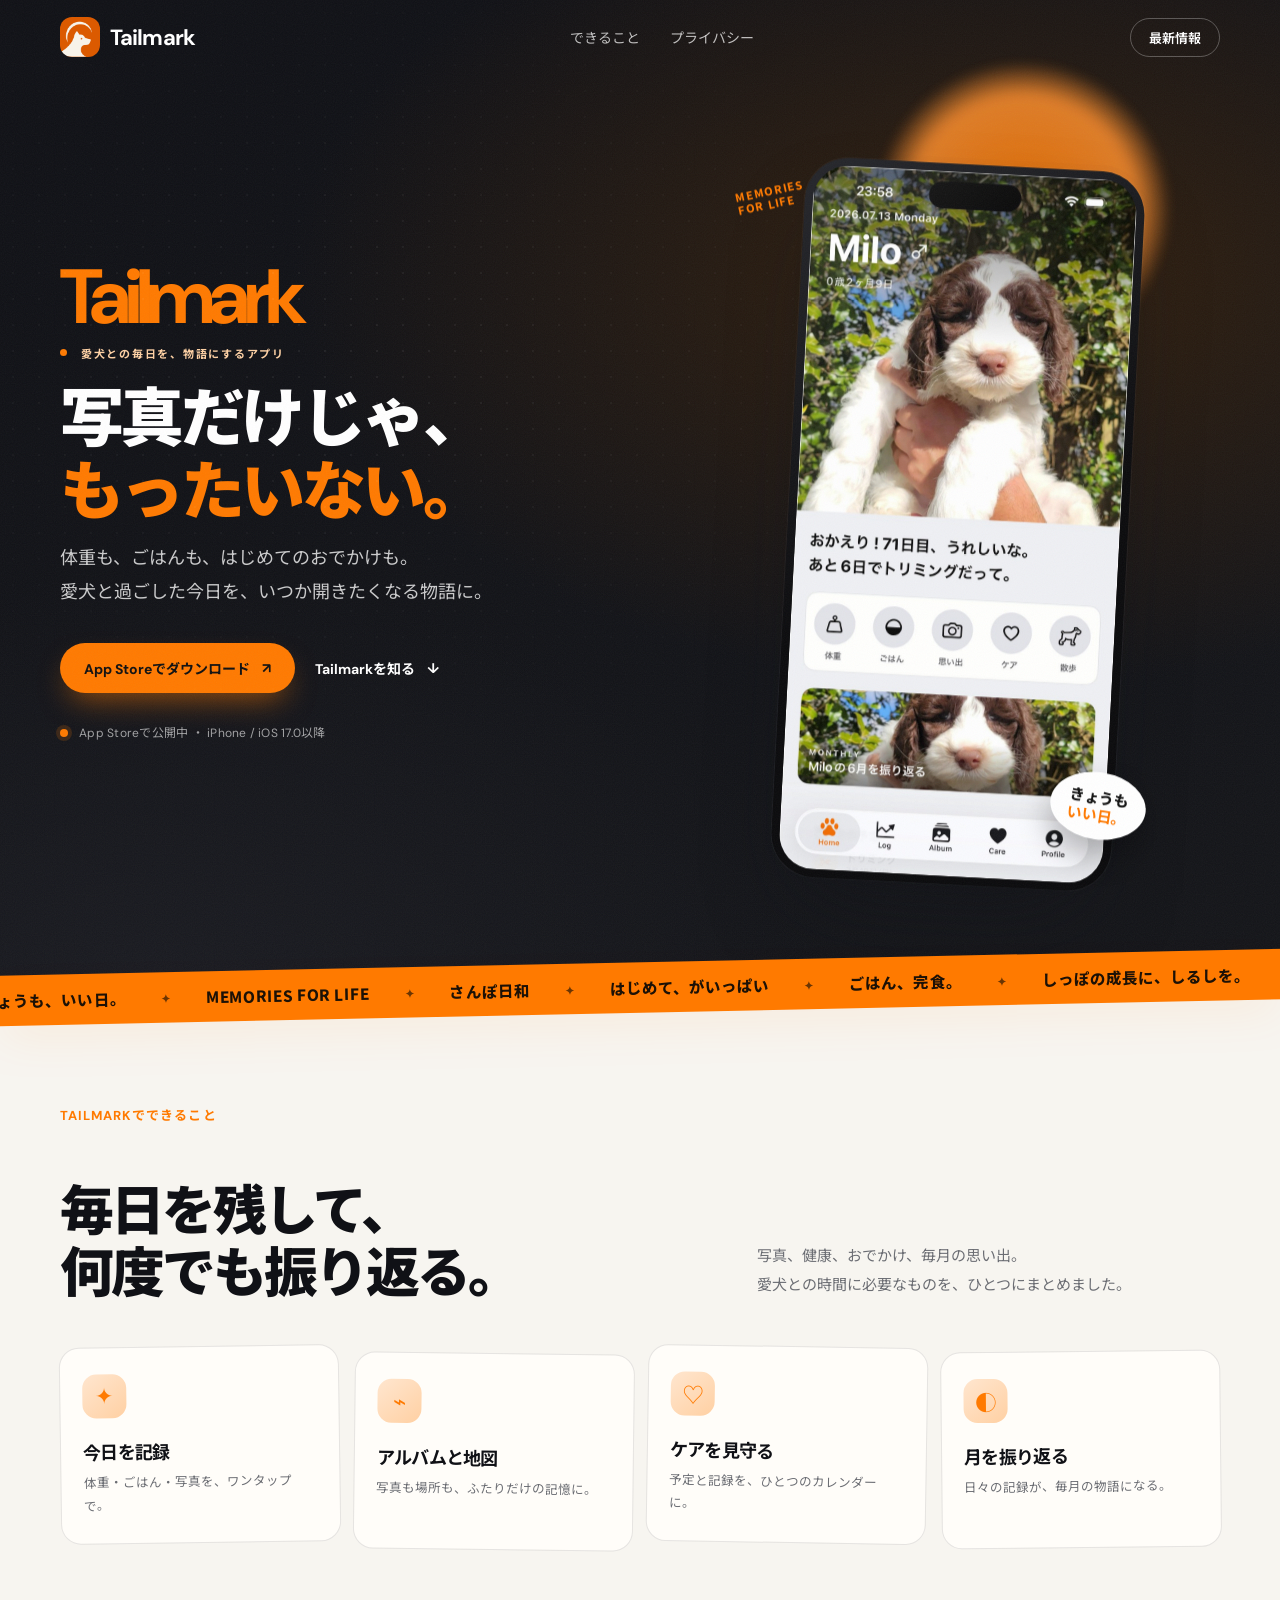
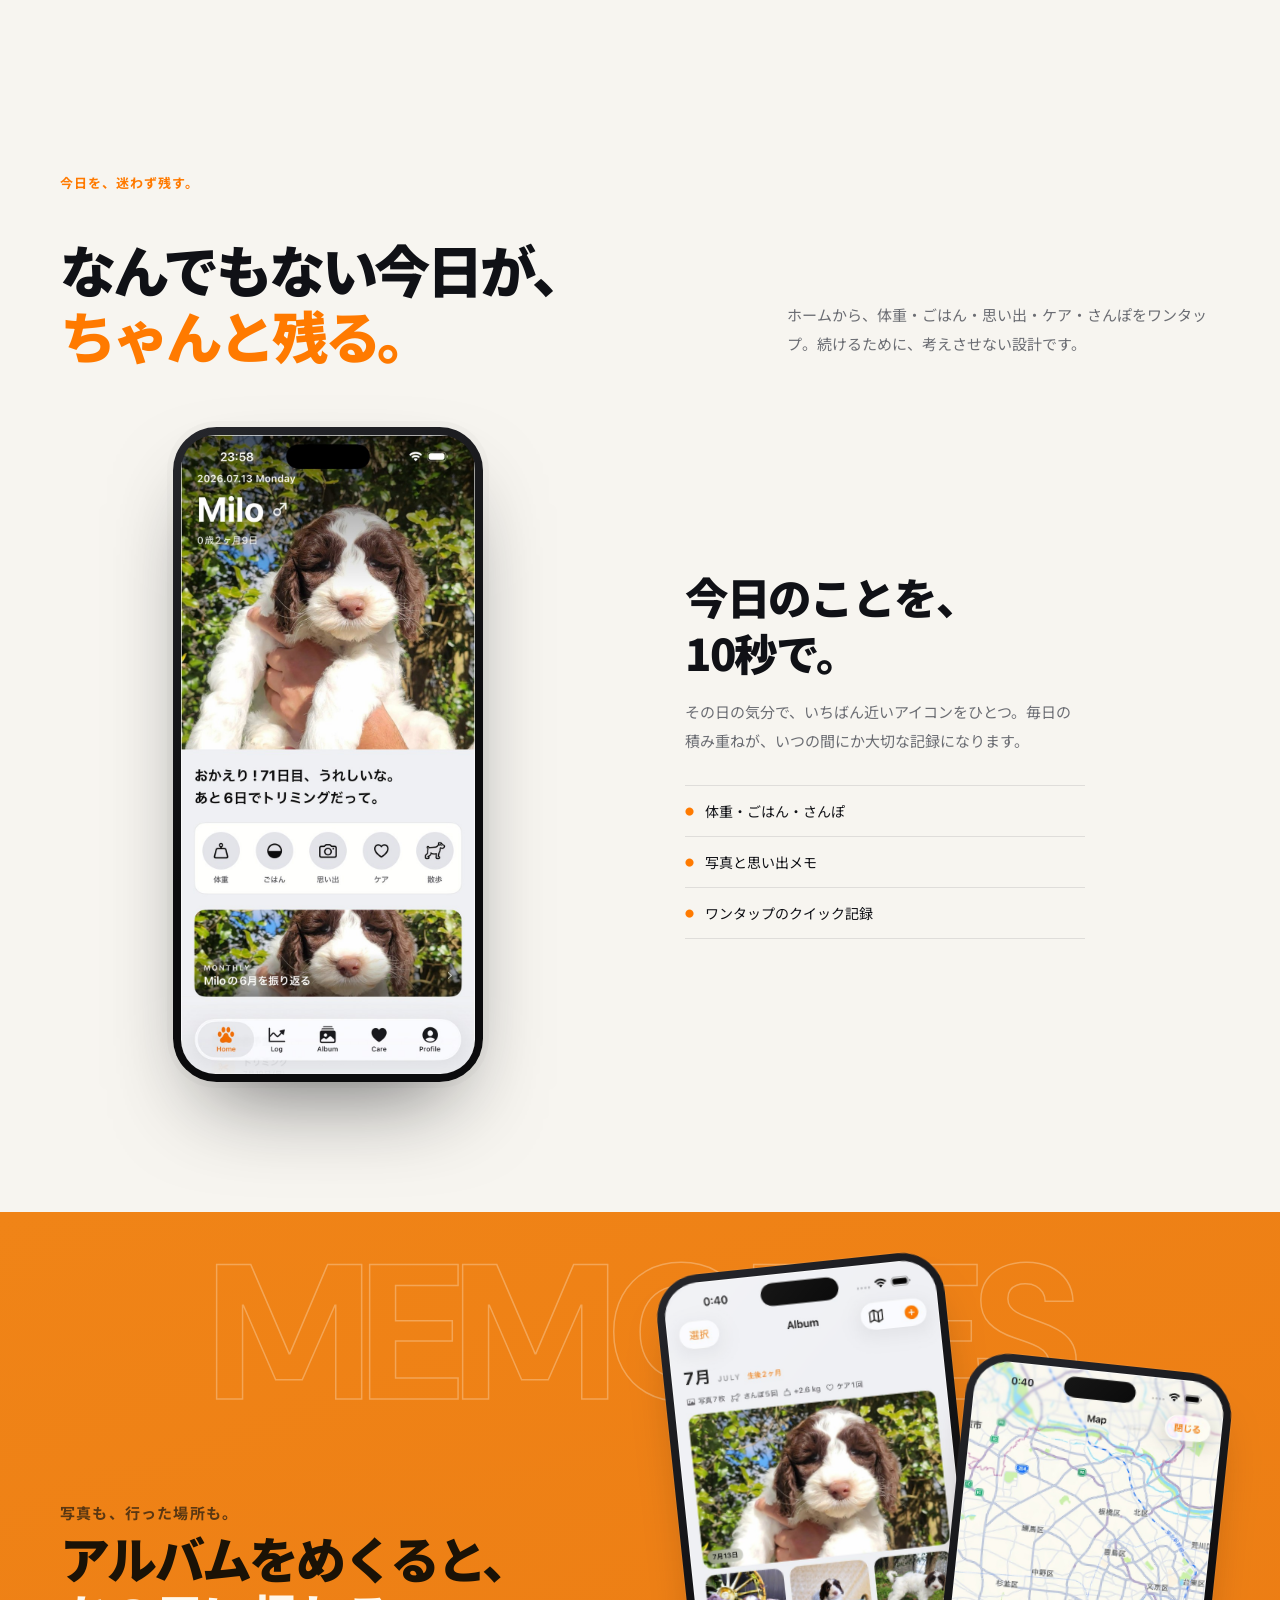
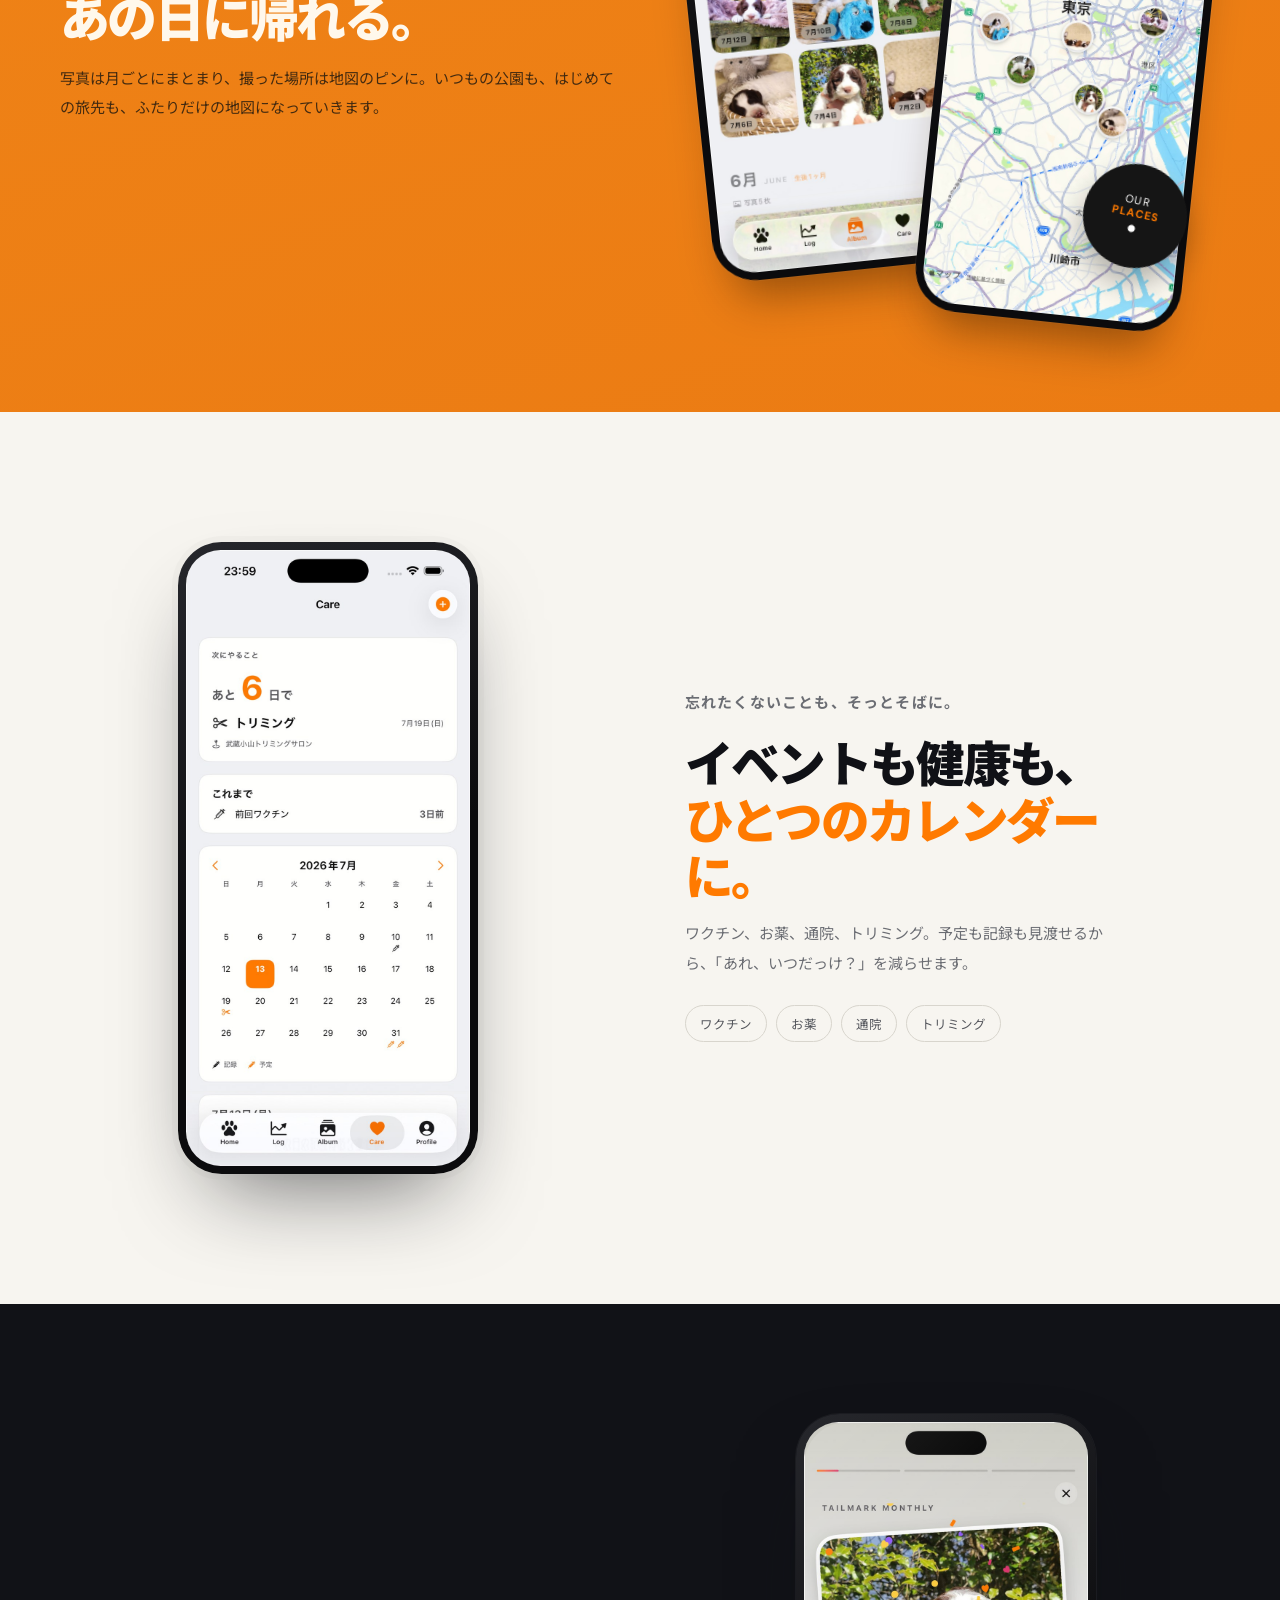
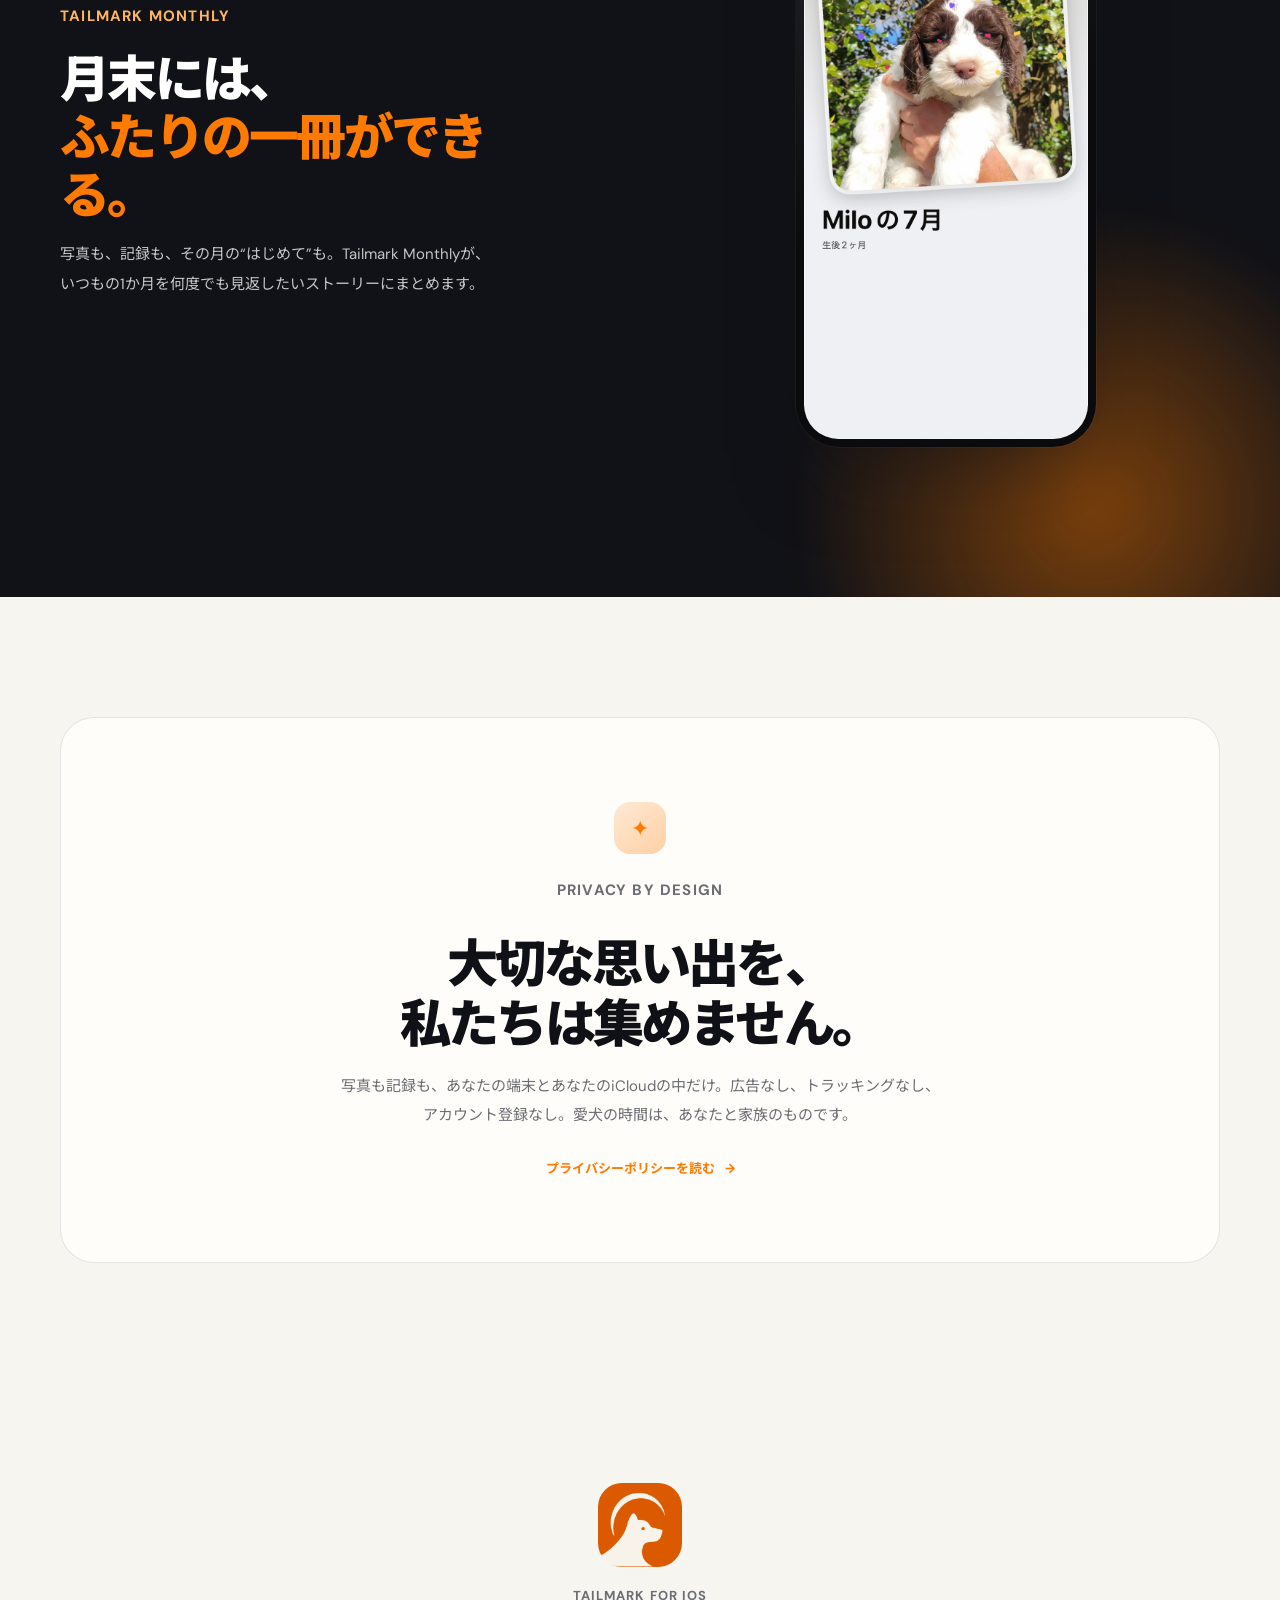
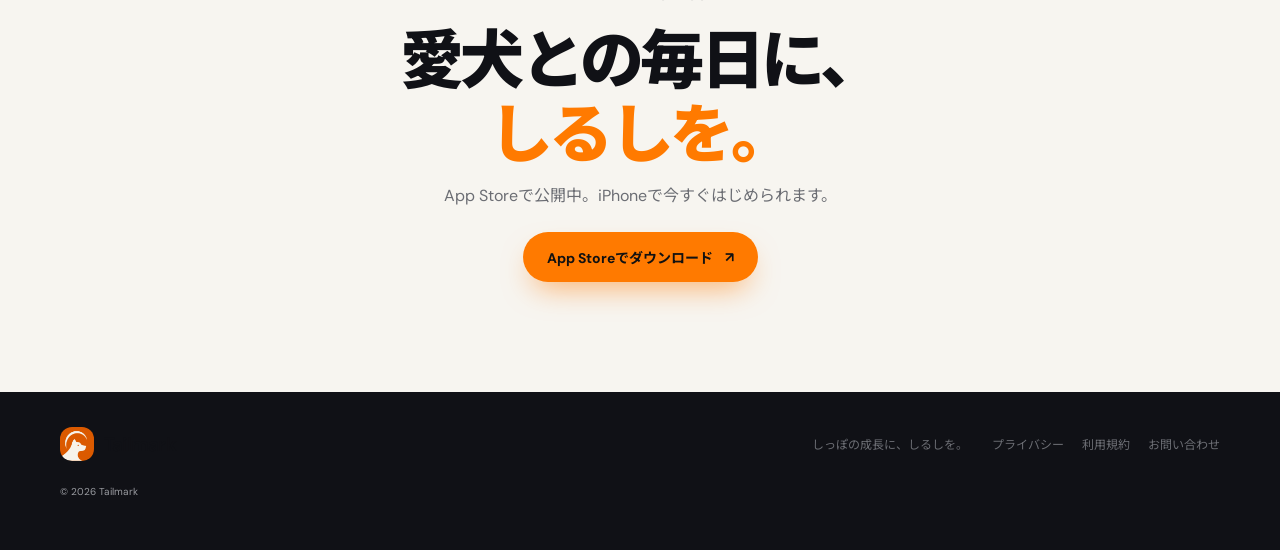
==== commit 6ac066e7: "公開: LPを「公開中」化しApp Storeへ導線・プラポリ/規約を現行機能に更新 - LP: hero/closingのCTAをApp Store(id6789440256)リンクに変更、「公開準" ====
--- a/index.html
+++ b/index.html
@@ -43,10 +43,10 @@
           <h1 id="hero-title">写真だけじゃ、<br /><em>もったいない。</em></h1>
           <p class="hero-lead">体重も、ごはんも、はじめてのおでかけも。<br />愛犬と過ごした今日を、いつか開きたくなる物語に。</p>
           <div class="hero-actions">
-            <a class="button button-primary" href="#story">Tailmarkを知る <span>↓</span></a>
-            <a class="button button-text" href="https://www.instagram.com/tailmark_jp/" target="_blank" rel="noreferrer">Instagramで見る <span>↗</span></a>
+            <a class="button button-primary" href="https://apps.apple.com/app/id6789440256" target="_blank" rel="noreferrer">App Storeでダウンロード <span>↗</span></a>
+            <a class="button button-text" href="#story">Tailmarkを知る <span>↓</span></a>
           </div>
-          <p class="availability"><i></i> App Store 公開準備中</p>
+          <p class="availability"><i></i> App Storeで公開中 ・ iPhone / iOS 17.0以降</p>
         </div>
         <div class="hero-visual reveal" data-parallax="0.05" aria-label="Tailmarkのホーム画面">
           <div class="sun"></div>
@@ -158,8 +158,8 @@
         <img src="assets/app-icon.png" alt="Tailmark" width="84" height="84" />
         <p class="overline">TAILMARK FOR IOS</p>
         <h2>愛犬との毎日に、<br /><em>しるしを。</em></h2>
-        <p>App Storeでの公開に向けて準備中です。</p>
-        <a class="button button-primary" href="https://www.instagram.com/tailmark_jp/" target="_blank" rel="noreferrer">公開情報を受け取る <span>↗</span></a>
+        <p>App Storeで公開中。iPhoneで今すぐはじめられます。</p>
+        <a class="button button-primary" href="https://apps.apple.com/app/id6789440256" target="_blank" rel="noreferrer">App Storeでダウンロード <span>↗</span></a>
       </section>
     </main>
 
